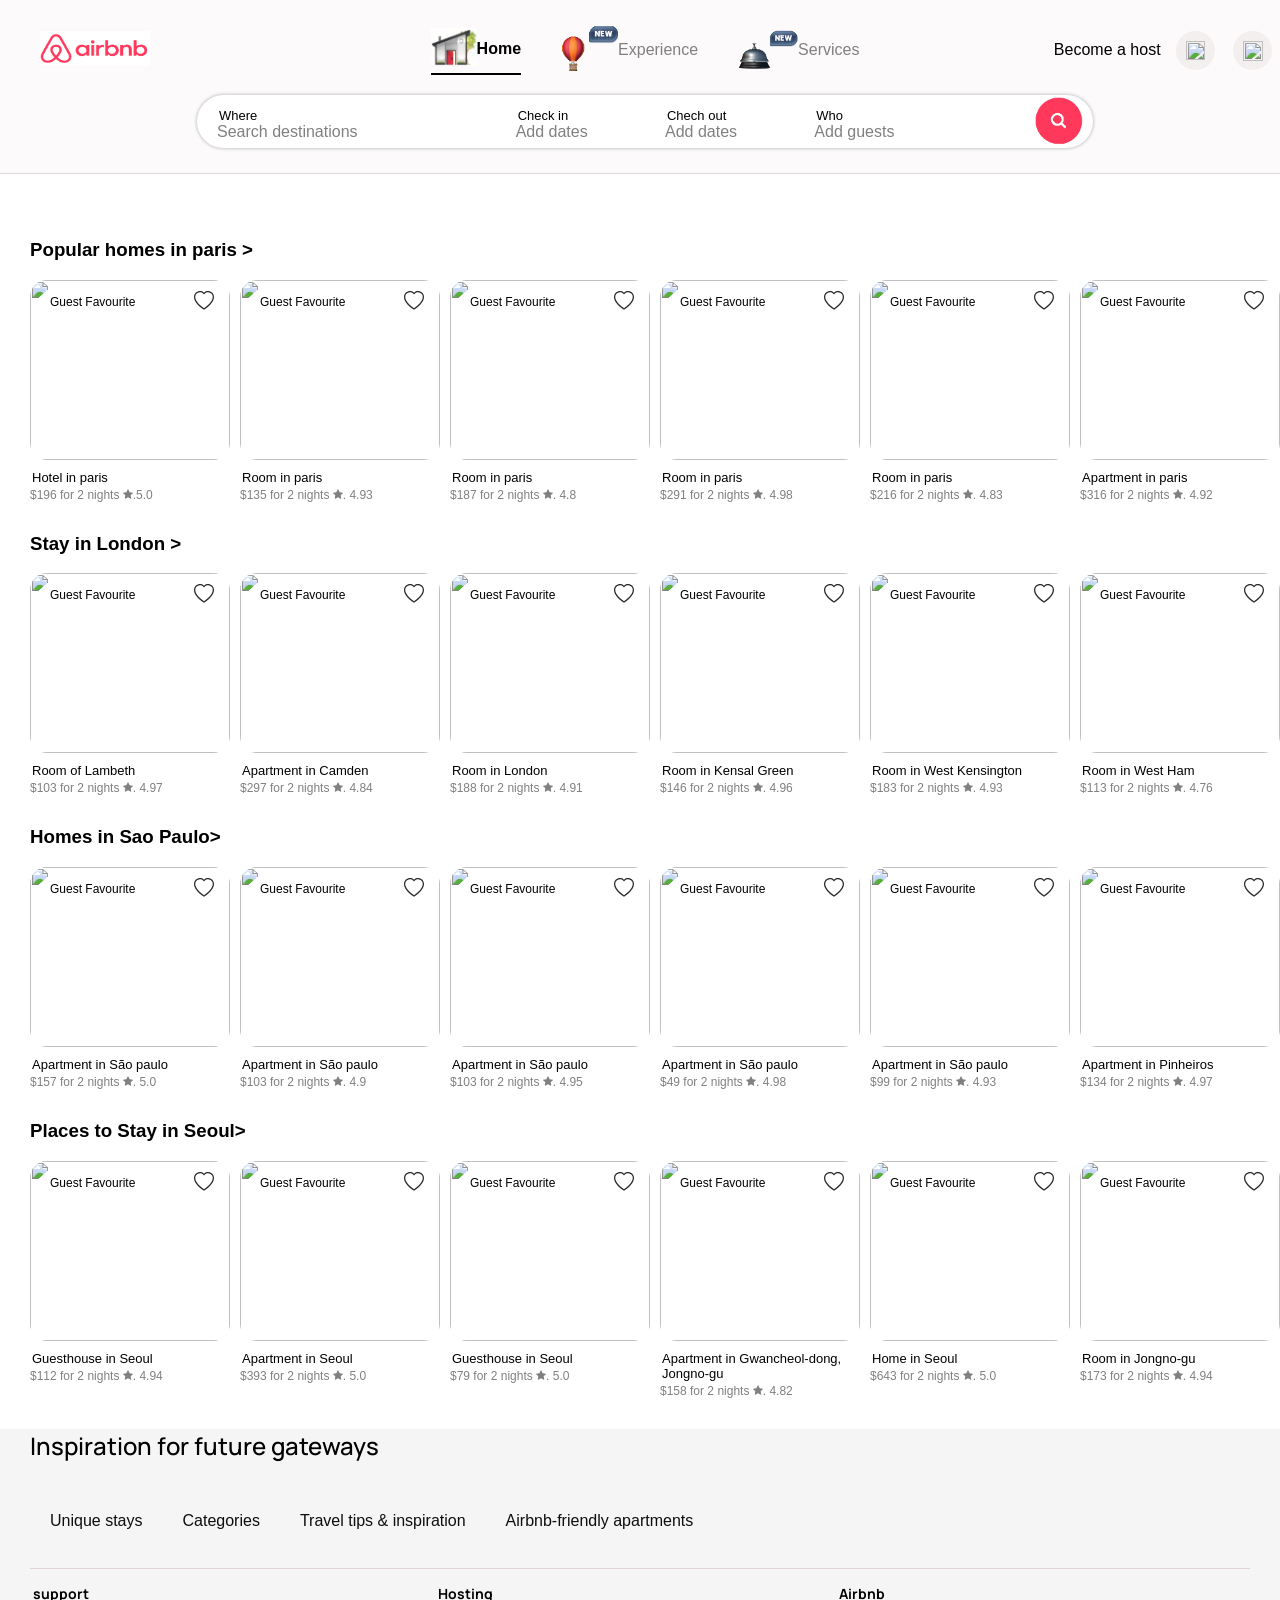
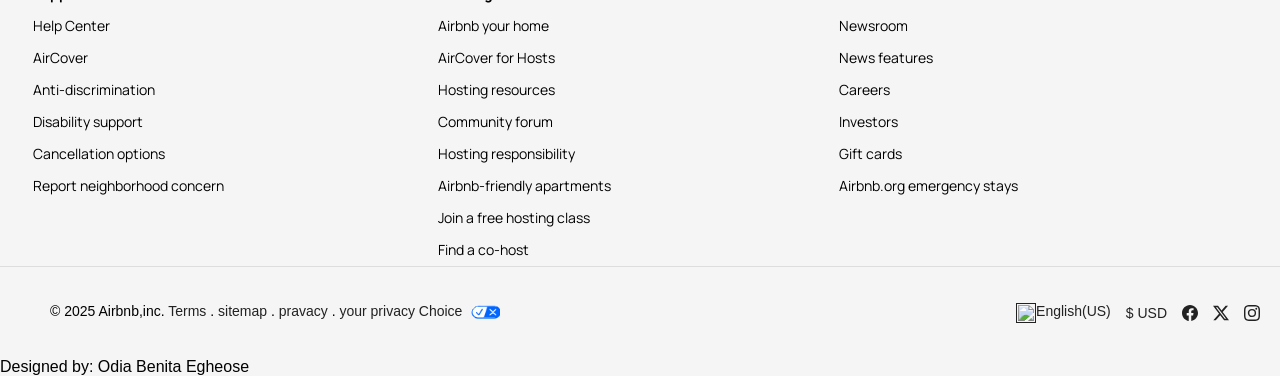
==== index.html @ eca39644 "my webpage" ====
<!DOCTYPE html>
<html lang="en">
<head>
    <meta charset="UTF-8">
    <meta name="viewport" content="width=device-width, initial-scale=1.0">
    <title>Document</title>
    <link rel="stylesheet" href="https://fonts.googleapis.com/css2?family=Manrope:wght@400;600;700&display=swap">
    <link rel="stylesheet" href="Airbnbwebsite.css">
</head>
<body>
    <section class="header" >
    <div class="center">
        <div class="middle"> 
            <div class="menu-con1">
        <div class="icon-con0">
         <img width="110px" height="35px" src="Screenshot_6.png"/>
        </div>
             </div>
    </div>

    <div class="middle">
        <div class="menu-conn">
            <div class="icon-con">
                <img width="46" height="38" src="Screenshot_3.png" alt="abandoned-house"/>
            </div>
            <div class="menu-text"> Home</div>
        </div>
        <div class="menu-con">
            <div class="icon-con">
                <img width="57" height="46" src="Screenshot_5.png" alt="hot-air-balloon"/>
            </div>
            <div class="menu-text2">Experience</div>
        </div>
        <div class="menu-con">
            <div class="icon-con"> <img width="60" height="45" src="Screenshot_4.png" alt="service-bell"/> </div>
            <div class="menu-text2">Services</div>
        </div>
     </div>   
    <div class="menu-con2">
        <div class="menu-text3">Become a host</div>
        <div class="icon-con2">
        <img src="https://img.icons8.com/?size=100&id=89777&format=png&color=000000"/>
         </div>
    <div class="icon-wraper">
      <div class="icon-con3">
        <img onclick="topclick()" width="20px" height="20px" src="https://img.icons8.com/?size=100&id=82749&format=png&color=000000"/>
      </div>
      <div class="poll" id="poll">
        <div class="hover1">
            <nav>
            <a href="helpcenter.html" class="inside"> <img width="20px" height="20px" src="https://img.icons8.com/?size=100&id=83244&format=png&color=000000"/> 
            <span>Help Center</span>
            </a>
            </nav>
        </div>
        <hr>
        <div class="hover1">
        <div><b>Become a Host</b> <br><span class="below"> It's easy to start hosting and gain exta income</span></div>
        <div><img width="48" height="48" src="https://img.icons8.com/color/48/abandoned-house.png" alt="abandoned-house"/> </div>
        </div>
        <hr>
        <h4>Refer a host</h4>
        <h4>Find a co-host</h4>
        <h4> Gift card</h4>
        <hr>
        <nav class="none">
        <a href="loginpage.html">Login or Signup</a>
        </nav>
    
        
      </div>
    </div>
    </div>
    </div>

    <div class="second-menu">
            <div class="s-menu-con s">
                <p class="together">Where</p>
                <span class="along">Search destinations</span>
            </div>
            <div class="s-menu-con s">
                <p class="together">Check in </p>
                <span class="along"> Add dates</span>
            </div>
            <div class="s-menu-con s">
                <p class="together">Chech out</p>
                <span class="along">Add dates</span>
            </div>
            <div class="s-menu-con with-s">
                <div >
                    <p class="together">Who</p>
                    <span class="along">Add guests</span>
                </div>
                <div class="search-icon-con">
                    <img width="50" height="50" src="Screenshot_7.png" alt="search--v1"/>
                </div>
            </div>
    </div>
    </section>

    <section>
        <div class="icon-con0">
         <img width="110px" height="35px" src="Screenshot_6.png"/>
        </div>
    </section>


   <section class="sec2">
    <h3>Popular homes in paris ></h3>
    <section class="first">
     <div> 
       <div class="image1">
            <img width="200px" height="180px" src="https://a0.muscache.com/im/pictures/hosting/Hosting-U3RheVN1cHBseUxpc3Rpbmc6MTQ2MTY2MjkzMDY4ODYyNjcxMQ==/original/f2bf3414-cf84-46c3-81ba-de67e3d2ec7c.jpeg?im_w=960">
            <span class="favour">Guest Favourite</span>
            <button class="heart"><svg xmlns="http://www.w3.org/2000/svg" width="20" height="20" fill="currentColor" class="bi bi-heart" viewBox="0 0 16 16">
            <path d="m8 2.748-.717-.737C5.6.281 2.514.878 1.4 3.053c-.523 1.023-.641 2.5.314 4.385.92 1.815 2.834 3.989 6.286 6.357 3.452-2.368 5.365-4.542 6.286-6.357.955-1.886.838-3.362.314-4.385C13.486.878 10.4.28 8.717 2.01zM8 15C-7.333 4.868 3.279-3.04 7.824 1.143q.09.083.176.171a3 3 0 0 1 .176-.17C12.72-3.042 23.333 4.867 8 15"/></svg></button>
        </div>
        <p class="paragraph">Hotel in paris</p>
        <span  class="small">$196 for 2 nights <svg xmlns="http://www.w3.org/2000/svg" width="10" height="10" fill="currentColor" class="bi bi-star-fill" viewBox="0 0 16 16">
        <path d="M3.612 15.443c-.386.198-.824-.149-.746-.592l.83-4.73L.173 6.765c-.329-.314-.158-.888.283-.95l4.898-.696L7.538.792c.197-.39.73-.39.927 0l2.184 4.327 4.898.696c.441.062.612.636.282.95l-3.522 3.356.83 4.73c.078.443-.36.79-.746.592L8 13.187l-4.389 2.256z"/>
        </svg>.5.0 
    </span>
    </div>

    <div>
        <div class="image1">
            <img width="200px" height="180px" src="https://a0.muscache.com/im/pictures/hosting/Hosting-U3RheVN1cHBseUxpc3Rpbmc6MTA5MzQ5ODM0Nzc3NDA2ODA5MQ%3D%3D/original/2e1421b4-4d31-4a0c-99c8-d38b8c16e321.jpeg?im_w=960">
            <span class="favour">Guest Favourite</span>
            <button class="heart"><svg xmlns="http://www.w3.org/2000/svg" width="20" height="20" fill="currentColor" class="bi bi-heart" viewBox="0 0 16 16">
            <path d="m8 2.748-.717-.737C5.6.281 2.514.878 1.4 3.053c-.523 1.023-.641 2.5.314 4.385.92 1.815 2.834 3.989 6.286 6.357 3.452-2.368 5.365-4.542 6.286-6.357.955-1.886.838-3.362.314-4.385C13.486.878 10.4.28 8.717 2.01zM8 15C-7.333 4.868 3.279-3.04 7.824 1.143q.09.083.176.171a3 3 0 0 1 .176-.17C12.72-3.042 23.333 4.867 8 15"/></svg></button>
        </div>
        <p class="paragraph">Room in paris</p>
        <span  class="small">$135 for 2 nights <svg xmlns="http://www.w3.org/2000/svg" width="10" height="10" fill="currentColor" class="bi bi-star-fill" viewBox="0 0 16 16">
        <path d="M3.612 15.443c-.386.198-.824-.149-.746-.592l.83-4.73L.173 6.765c-.329-.314-.158-.888.283-.95l4.898-.696L7.538.792c.197-.39.73-.39.927 0l2.184 4.327 4.898.696c.441.062.612.636.282.95l-3.522 3.356.83 4.73c.078.443-.36.79-.746.592L8 13.187l-4.389 2.256z"/>
        </svg>. 4.93 </span> 
    </div>
    
    <div>
        <div class="image1">
            <img width="200" height="180" src="https://a0.muscache.com/im/pictures/hosting/Hosting-U3RheVN1cHBseUxpc3Rpbmc6ODQ2OTU0/original/ff367e60-c7d8-45b5-a4de-d50dae274e8a.jpeg?im_w=960">
            <span class="favour">Guest Favourite</span>
            <button class="heart"><svg xmlns="http://www.w3.org/2000/svg" width="20" height="20" fill="currentColor" class="bi bi-heart" viewBox="0 0 16 16">
            <path d="m8 2.748-.717-.737C5.6.281 2.514.878 1.4 3.053c-.523 1.023-.641 2.5.314 4.385.92 1.815 2.834 3.989 6.286 6.357 3.452-2.368 5.365-4.542 6.286-6.357.955-1.886.838-3.362.314-4.385C13.486.878 10.4.28 8.717 2.01zM8 15C-7.333 4.868 3.279-3.04 7.824 1.143q.09.083.176.171a3 3 0 0 1 .176-.17C12.72-3.042 23.333 4.867 8 15"/></svg></button>
        </div>
        <p class="paragraph">Room in paris</p>
        <span  class="small">$187 for 2 nights <svg xmlns="http://www.w3.org/2000/svg" width="10" height="10" fill="currentColor" class="bi bi-star-fill" viewBox="0 0 16 16">
        <path d="M3.612 15.443c-.386.198-.824-.149-.746-.592l.83-4.73L.173 6.765c-.329-.314-.158-.888.283-.95l4.898-.696L7.538.792c.197-.39.73-.39.927 0l2.184 4.327 4.898.696c.441.062.612.636.282.95l-3.522 3.356.83 4.73c.078.443-.36.79-.746.592L8 13.187l-4.389 2.256z"/>
        </svg>. 4.8 </span>
    </div>

    <div>
        <div class="image1">
            <img width="200" height="180" src="https://a0.muscache.com/im/pictures/33089515/f075297a_original.jpg?im_w=960">
            <span class="favour">Guest Favourite</span>
            <button class="heart"><svg xmlns="http://www.w3.org/2000/svg" width="20" height="20" fill="currentColor" class="bi bi-heart" viewBox="0 0 16 16">
            <path d="m8 2.748-.717-.737C5.6.281 2.514.878 1.4 3.053c-.523 1.023-.641 2.5.314 4.385.92 1.815 2.834 3.989 6.286 6.357 3.452-2.368 5.365-4.542 6.286-6.357.955-1.886.838-3.362.314-4.385C13.486.878 10.4.28 8.717 2.01zM8 15C-7.333 4.868 3.279-3.04 7.824 1.143q.09.083.176.171a3 3 0 0 1 .176-.17C12.72-3.042 23.333 4.867 8 15"/></svg></button>
        </div>
        <p class="paragraph">Room in paris</p>
        <span  class="small">$291 for 2 nights <svg xmlns="http://www.w3.org/2000/svg" width="10" height="10" fill="currentColor" class="bi bi-star-fill" viewBox="0 0 16 16">
        <path d="M3.612 15.443c-.386.198-.824-.149-.746-.592l.83-4.73L.173 6.765c-.329-.314-.158-.888.283-.95l4.898-.696L7.538.792c.197-.39.73-.39.927 0l2.184 4.327 4.898.696c.441.062.612.636.282.95l-3.522 3.356.83 4.73c.078.443-.36.79-.746.592L8 13.187l-4.389 2.256z"/>
        </svg>. 4.98 </span> 
    </div> 
    
     <div>
        <div class="image1">
            <img width="200" height="180" src="https://a0.muscache.com/im/pictures/airflow/Hosting-4148564/original/aac3e63a-6d45-4a1e-8d41-2e8db98a6593.jpg?im_w=960">
            <span class="favour">Guest Favourite</span>
            <button class="heart"><svg xmlns="http://www.w3.org/2000/svg" width="20" height="20" fill="currentColor" class="bi bi-heart" viewBox="0 0 16 16">
            <path d="m8 2.748-.717-.737C5.6.281 2.514.878 1.4 3.053c-.523 1.023-.641 2.5.314 4.385.92 1.815 2.834 3.989 6.286 6.357 3.452-2.368 5.365-4.542 6.286-6.357.955-1.886.838-3.362.314-4.385C13.486.878 10.4.28 8.717 2.01zM8 15C-7.333 4.868 3.279-3.04 7.824 1.143q.09.083.176.171a3 3 0 0 1 .176-.17C12.72-3.042 23.333 4.867 8 15"/></svg></button>
        </div>
        <p class="paragraph">Room in paris</p>
        <span  class="small">$216 for 2 nights <svg xmlns="http://www.w3.org/2000/svg" width="10" height="10" fill="currentColor" class="bi bi-star-fill" viewBox="0 0 16 16">
        <path d="M3.612 15.443c-.386.198-.824-.149-.746-.592l.83-4.73L.173 6.765c-.329-.314-.158-.888.283-.95l4.898-.696L7.538.792c.197-.39.73-.39.927 0l2.184 4.327 4.898.696c.441.062.612.636.282.95l-3.522 3.356.83 4.73c.078.443-.36.79-.746.592L8 13.187l-4.389 2.256z"/>
        </svg>. 4.83 </span> 
    </div>  
    
    
     <div>
        <div class="image1">
            <img width="200" height="180" src="https://a0.muscache.com/im/pictures/miso/Hosting-914589489874529751/original/fecee9f0-ee81-4f9c-992e-f5f3e4671765.jpeg?im_w=960">
            <span class="favour">Guest Favourite</span>
            <button class="heart"><svg xmlns="http://www.w3.org/2000/svg" width="20" height="20" fill="currentColor" class="bi bi-heart" viewBox="0 0 16 16">
            <path d="m8 2.748-.717-.737C5.6.281 2.514.878 1.4 3.053c-.523 1.023-.641 2.5.314 4.385.92 1.815 2.834 3.989 6.286 6.357 3.452-2.368 5.365-4.542 6.286-6.357.955-1.886.838-3.362.314-4.385C13.486.878 10.4.28 8.717 2.01zM8 15C-7.333 4.868 3.279-3.04 7.824 1.143q.09.083.176.171a3 3 0 0 1 .176-.17C12.72-3.042 23.333 4.867 8 15"/></svg></button>
        </div>
        <p class="paragraph">Apartment in paris</p>
        <span  class="small">$316 for 2 nights <svg xmlns="http://www.w3.org/2000/svg" width="10" height="10" fill="currentColor" class="bi bi-star-fill" viewBox="0 0 16 16">
        <path d="M3.612 15.443c-.386.198-.824-.149-.746-.592l.83-4.73L.173 6.765c-.329-.314-.158-.888.283-.95l4.898-.696L7.538.792c.197-.39.73-.39.927 0l2.184 4.327 4.898.696c.441.062.612.636.282.95l-3.522 3.356.83 4.73c.078.443-.36.79-.746.592L8 13.187l-4.389 2.256z"/>
        </svg>. 4.92 </span> 
    </div>  

    <div>
        <div class="image1">
            <img width="200" height="180" src="https://a0.muscache.com/im/pictures/3b616ce2-1d25-46cb-8c42-39a12c652f46.jpg?im_w=960">
            <span class="favour">Guest Favourite</span>
            <button class="heart"><svg xmlns="http://www.w3.org/2000/svg" width="20" height="20" fill="currentColor" class="bi bi-heart" viewBox="0 0 16 16">
            <path d="m8 2.748-.717-.737C5.6.281 2.514.878 1.4 3.053c-.523 1.023-.641 2.5.314 4.385.92 1.815 2.834 3.989 6.286 6.357 3.452-2.368 5.365-4.542 6.286-6.357.955-1.886.838-3.362.314-4.385C13.486.878 10.4.28 8.717 2.01zM8 15C-7.333 4.868 3.279-3.04 7.824 1.143q.09.083.176.171a3 3 0 0 1 .176-.17C12.72-3.042 23.333 4.867 8 15"/></svg></button>
        </div>
        <p class="paragraph">Room in paris</p>
        <span  class="small">$250 for 2 nights <svg xmlns="http://www.w3.org/2000/svg" width="10" height="10" fill="currentColor" class="bi bi-star-fill" viewBox="0 0 16 16">
        <path d="M3.612 15.443c-.386.198-.824-.149-.746-.592l.83-4.73L.173 6.765c-.329-.314-.158-.888.283-.95l4.898-.696L7.538.792c.197-.39.73-.39.927 0l2.184 4.327 4.898.696c.441.062.612.636.282.95l-3.522 3.356.83 4.73c.078.443-.36.79-.746.592L8 13.187l-4.389 2.256z"/>
        </svg>. 4.9 </span> 
    </div>  

     <div>
        <div class="image1">
            <img width="200" height="180" src="https://a0.muscache.com/im/pictures/hosting/Hosting-1435533296525744260/original/24142032-3e81-4542-93ec-5f664346092d.jpeg?im_w=960">
            <span class="favour">Guest Favourite</span>
            <button class="heart"><svg xmlns="http://www.w3.org/2000/svg" width="20" height="20" fill="currentColor" class="bi bi-heart" viewBox="0 0 16 16">
            <path d="m8 2.748-.717-.737C5.6.281 2.514.878 1.4 3.053c-.523 1.023-.641 2.5.314 4.385.92 1.815 2.834 3.989 6.286 6.357 3.452-2.368 5.365-4.542 6.286-6.357.955-1.886.838-3.362.314-4.385C13.486.878 10.4.28 8.717 2.01zM8 15C-7.333 4.868 3.279-3.04 7.824 1.143q.09.083.176.171a3 3 0 0 1 .176-.17C12.72-3.042 23.333 4.867 8 15"/></svg></button>
        </div>
        <p class="paragraph">Hotel in paris</p>
        <span  class="small">$114 for 2 nights <svg xmlns="http://www.w3.org/2000/svg" width="10" height="10" fill="currentColor" class="bi bi-star-fill" viewBox="0 0 16 16">
        <path d="M3.612 15.443c-.386.198-.824-.149-.746-.592l.83-4.73L.173 6.765c-.329-.314-.158-.888.283-.95l4.898-.696L7.538.792c.197-.39.73-.39.927 0l2.184 4.327 4.898.696c.441.062.612.636.282.95l-3.522 3.356.83 4.73c.078.443-.36.79-.746.592L8 13.187l-4.389 2.256z"/>
        </svg>. 4.75 </span> 
    </div>
    
    <div>
        <div class="image1">
            <img width="200" height="180" src="https://a0.muscache.com/im/pictures/airflow/Hosting-5466896/original/1b1350e7-0bd2-491a-b196-8e22df01373e.jpg?im_w=960">
            <span class="favour">Guest Favourite</span>
            <button class="heart"><svg xmlns="http://www.w3.org/2000/svg" width="20" height="20" fill="currentColor" class="bi bi-heart" viewBox="0 0 16 16">
            <path d="m8 2.748-.717-.737C5.6.281 2.514.878 1.4 3.053c-.523 1.023-.641 2.5.314 4.385.92 1.815 2.834 3.989 6.286 6.357 3.452-2.368 5.365-4.542 6.286-6.357.955-1.886.838-3.362.314-4.385C13.486.878 10.4.28 8.717 2.01zM8 15C-7.333 4.868 3.279-3.04 7.824 1.143q.09.083.176.171a3 3 0 0 1 .176-.17C12.72-3.042 23.333 4.867 8 15"/></svg></button>
        </div>
        <p class="paragraph">Room in montrouge</p>
        <span class="small">$122 for 2 nights <svg xmlns="http://www.w3.org/2000/svg" width="10" height="10" fill="currentColor" class="bi bi-star-fill" viewBox="0 0 16 16">
        <path d="M3.612 15.443c-.386.198-.824-.149-.746-.592l.83-4.73L.173 6.765c-.329-.314-.158-.888.283-.95l4.898-.696L7.538.792c.197-.39.73-.39.927 0l2.184 4.327 4.898.696c.441.062.612.636.282.95l-3.522 3.356.83 4.73c.078.443-.36.79-.746.592L8 13.187l-4.389 2.256z"/>
        </svg>. 4.93 </span> 
    </div>   
    </section>


    <h3>Stay in London ></h3>
    <section class="first">
    <div>
        <div class="image1">
            <img width="200" height="180" src="https://a0.muscache.com/im/pictures/2e8366cd-3cbb-435d-a5ad-41cb1a71cf45.jpg?im_w=960">
            <span class="favour">Guest Favourite</span>
            <button class="heart"><svg xmlns="http://www.w3.org/2000/svg" width="20" height="20" fill="currentColor" class="bi bi-heart" viewBox="0 0 16 16">
            <path d="m8 2.748-.717-.737C5.6.281 2.514.878 1.4 3.053c-.523 1.023-.641 2.5.314 4.385.92 1.815 2.834 3.989 6.286 6.357 3.452-2.368 5.365-4.542 6.286-6.357.955-1.886.838-3.362.314-4.385C13.486.878 10.4.28 8.717 2.01zM8 15C-7.333 4.868 3.279-3.04 7.824 1.143q.09.083.176.171a3 3 0 0 1 .176-.17C12.72-3.042 23.333 4.867 8 15"/></svg></button>
        </div>
        <p class="paragraph">Room of Lambeth</p>
        <span class="small">$103 for 2 nights <svg xmlns="http://www.w3.org/2000/svg" width="10" height="10" fill="currentColor" class="bi bi-star-fill" viewBox="0 0 16 16">
        <path d="M3.612 15.443c-.386.198-.824-.149-.746-.592l.83-4.73L.173 6.765c-.329-.314-.158-.888.283-.95l4.898-.696L7.538.792c.197-.39.73-.39.927 0l2.184 4.327 4.898.696c.441.062.612.636.282.95l-3.522 3.356.83 4.73c.078.443-.36.79-.746.592L8 13.187l-4.389 2.256z"/>
        </svg>. 4.97 </span> 
    </div>   

    <div>
        <div class="image1">
            <img width="200" height="180" src="https://a0.muscache.com/im/pictures/miso/Hosting-999105912979225122/original/2da7d9c1-451b-4318-8c6e-7fc3aff305d2.jpeg?im_w=960">
            <span class="favour">Guest Favourite</span>
            <button class="heart"><svg xmlns="http://www.w3.org/2000/svg" width="20" height="20" fill="currentColor" class="bi bi-heart" viewBox="0 0 16 16">
            <path d="m8 2.748-.717-.737C5.6.281 2.514.878 1.4 3.053c-.523 1.023-.641 2.5.314 4.385.92 1.815 2.834 3.989 6.286 6.357 3.452-2.368 5.365-4.542 6.286-6.357.955-1.886.838-3.362.314-4.385C13.486.878 10.4.28 8.717 2.01zM8 15C-7.333 4.868 3.279-3.04 7.824 1.143q.09.083.176.171a3 3 0 0 1 .176-.17C12.72-3.042 23.333 4.867 8 15"/></svg></button>
        </div>
        <p class="paragraph">Apartment in Camden</p>
        <span class="small">$297 for 2 nights <svg xmlns="http://www.w3.org/2000/svg" width="10" height="10" fill="currentColor" class="bi bi-star-fill" viewBox="0 0 16 16">
        <path d="M3.612 15.443c-.386.198-.824-.149-.746-.592l.83-4.73L.173 6.765c-.329-.314-.158-.888.283-.95l4.898-.696L7.538.792c.197-.39.73-.39.927 0l2.184 4.327 4.898.696c.441.062.612.636.282.95l-3.522 3.356.83 4.73c.078.443-.36.79-.746.592L8 13.187l-4.389 2.256z"/>
        </svg>. 4.84 </span> 
    </div>   

     <div>
        <div class="image1">
            <img width="200" height="180" src="https://a0.muscache.com/im/pictures/48aeb0a5-b786-4522-91b5-03ef83201579.jpg?im_w=960">
            <span class="favour">Guest Favourite</span>
            <button class="heart"><svg xmlns="http://www.w3.org/2000/svg" width="20" height="20" fill="currentColor" class="bi bi-heart" viewBox="0 0 16 16">
            <path d="m8 2.748-.717-.737C5.6.281 2.514.878 1.4 3.053c-.523 1.023-.641 2.5.314 4.385.92 1.815 2.834 3.989 6.286 6.357 3.452-2.368 5.365-4.542 6.286-6.357.955-1.886.838-3.362.314-4.385C13.486.878 10.4.28 8.717 2.01zM8 15C-7.333 4.868 3.279-3.04 7.824 1.143q.09.083.176.171a3 3 0 0 1 .176-.17C12.72-3.042 23.333 4.867 8 15"/></svg></button>
        </div>
        <p class="paragraph">Room in London</p>
        <span class="small">$188 for 2 nights <svg xmlns="http://www.w3.org/2000/svg" width="10" height="10" fill="currentColor" class="bi bi-star-fill" viewBox="0 0 16 16">
        <path d="M3.612 15.443c-.386.198-.824-.149-.746-.592l.83-4.73L.173 6.765c-.329-.314-.158-.888.283-.95l4.898-.696L7.538.792c.197-.39.73-.39.927 0l2.184 4.327 4.898.696c.441.062.612.636.282.95l-3.522 3.356.83 4.73c.078.443-.36.79-.746.592L8 13.187l-4.389 2.256z"/>
        </svg>. 4.91 </span> 
    </div>   

    <div>
        <div class="image1">
            <img width="200" height="180" src="https://a0.muscache.com/im/pictures/hosting/Hosting-U3RheVN1cHBseUxpc3Rpbmc6MTM0MDU0MzU0MTI0MDc4Mjc0Nw==/original/325db7c8-314a-4c2d-bae4-d9ac39574314.jpeg?im_w=960">
            <span class="favour">Guest Favourite</span>
            <button class="heart"><svg xmlns="http://www.w3.org/2000/svg" width="20" height="20" fill="currentColor" class="bi bi-heart" viewBox="0 0 16 16">
            <path d="m8 2.748-.717-.737C5.6.281 2.514.878 1.4 3.053c-.523 1.023-.641 2.5.314 4.385.92 1.815 2.834 3.989 6.286 6.357 3.452-2.368 5.365-4.542 6.286-6.357.955-1.886.838-3.362.314-4.385C13.486.878 10.4.28 8.717 2.01zM8 15C-7.333 4.868 3.279-3.04 7.824 1.143q.09.083.176.171a3 3 0 0 1 .176-.17C12.72-3.042 23.333 4.867 8 15"/></svg></button>
        </div>
        <p class="paragraph">Room in Kensal Green</p>
        <span class="small">$146 for 2 nights <svg xmlns="http://www.w3.org/2000/svg" width="10" height="10" fill="currentColor" class="bi bi-star-fill" viewBox="0 0 16 16">
        <path d="M3.612 15.443c-.386.198-.824-.149-.746-.592l.83-4.73L.173 6.765c-.329-.314-.158-.888.283-.95l4.898-.696L7.538.792c.197-.39.73-.39.927 0l2.184 4.327 4.898.696c.441.062.612.636.282.95l-3.522 3.356.83 4.73c.078.443-.36.79-.746.592L8 13.187l-4.389 2.256z"/>
        </svg>. 4.96 </span> 
    </div>   

    <div>
        <div class="image1">
            <img width="200" height="180" src="https://a0.muscache.com/im/pictures/ac6ebb12-14bb-4b0f-8e29-7ae997face53.jpg?im_w=960">
            <span class="favour">Guest Favourite</span>
            <button class="heart"><svg xmlns="http://www.w3.org/2000/svg" width="20" height="20" fill="currentColor" class="bi bi-heart" viewBox="0 0 16 16">
            <path d="m8 2.748-.717-.737C5.6.281 2.514.878 1.4 3.053c-.523 1.023-.641 2.5.314 4.385.92 1.815 2.834 3.989 6.286 6.357 3.452-2.368 5.365-4.542 6.286-6.357.955-1.886.838-3.362.314-4.385C13.486.878 10.4.28 8.717 2.01zM8 15C-7.333 4.868 3.279-3.04 7.824 1.143q.09.083.176.171a3 3 0 0 1 .176-.17C12.72-3.042 23.333 4.867 8 15"/></svg></button>
        </div>
        <p class="paragraph">Room in West Kensington</p>
        <span class="small">$183 for 2 nights <svg xmlns="http://www.w3.org/2000/svg" width="10" height="10" fill="currentColor" class="bi bi-star-fill" viewBox="0 0 16 16">
        <path d="M3.612 15.443c-.386.198-.824-.149-.746-.592l.83-4.73L.173 6.765c-.329-.314-.158-.888.283-.95l4.898-.696L7.538.792c.197-.39.73-.39.927 0l2.184 4.327 4.898.696c.441.062.612.636.282.95l-3.522 3.356.83 4.73c.078.443-.36.79-.746.592L8 13.187l-4.389 2.256z"/>
        </svg>. 4.93 </span> 
    </div>   

    <div>
        <div class="image1">
            <img width="200" height="180" src="https://a0.muscache.com/im/pictures/airflow/Hosting-36721378/original/9870927f-df40-4117-a18a-70f0c1cacc02.jpg?im_w=960">
            <span class="favour">Guest Favourite</span>
            <button class="heart"><svg xmlns="http://www.w3.org/2000/svg" width="20" height="20" fill="currentColor" class="bi bi-heart" viewBox="0 0 16 16">
            <path d="m8 2.748-.717-.737C5.6.281 2.514.878 1.4 3.053c-.523 1.023-.641 2.5.314 4.385.92 1.815 2.834 3.989 6.286 6.357 3.452-2.368 5.365-4.542 6.286-6.357.955-1.886.838-3.362.314-4.385C13.486.878 10.4.28 8.717 2.01zM8 15C-7.333 4.868 3.279-3.04 7.824 1.143q.09.083.176.171a3 3 0 0 1 .176-.17C12.72-3.042 23.333 4.867 8 15"/></svg></button>
        </div>
        <p class="paragraph">Room in West Ham</p>
        <span class="small">$113 for 2 nights <svg xmlns="http://www.w3.org/2000/svg" width="10" height="10" fill="currentColor" class="bi bi-star-fill" viewBox="0 0 16 16">
        <path d="M3.612 15.443c-.386.198-.824-.149-.746-.592l.83-4.73L.173 6.765c-.329-.314-.158-.888.283-.95l4.898-.696L7.538.792c.197-.39.73-.39.927 0l2.184 4.327 4.898.696c.441.062.612.636.282.95l-3.522 3.356.83 4.73c.078.443-.36.79-.746.592L8 13.187l-4.389 2.256z"/>
        </svg>. 4.76 </span> 
    </div>   

     <div>
        <div class="image1">
            <img width="200" height="180" src="https://a0.muscache.com/im/pictures/2a466bb0-5738-47d1-b42b-345da9dadd3a.jpg?im_w=960">
            <span class="favour">Guest Favourite</span>
            <button class="heart"><svg xmlns="http://www.w3.org/2000/svg" width="20" height="20" fill="currentColor" class="bi bi-heart" viewBox="0 0 16 16">
            <path d="m8 2.748-.717-.737C5.6.281 2.514.878 1.4 3.053c-.523 1.023-.641 2.5.314 4.385.92 1.815 2.834 3.989 6.286 6.357 3.452-2.368 5.365-4.542 6.286-6.357.955-1.886.838-3.362.314-4.385C13.486.878 10.4.28 8.717 2.01zM8 15C-7.333 4.868 3.279-3.04 7.824 1.143q.09.083.176.171a3 3 0 0 1 .176-.17C12.72-3.042 23.333 4.867 8 15"/></svg></button>
        </div>
        <p class="paragraph">Room in Southwark</p>
        <span class="small">$172 for 2 nights <svg xmlns="http://www.w3.org/2000/svg" width="10" height="10" fill="currentColor" class="bi bi-star-fill" viewBox="0 0 16 16">
        <path d="M3.612 15.443c-.386.198-.824-.149-.746-.592l.83-4.73L.173 6.765c-.329-.314-.158-.888.283-.95l4.898-.696L7.538.792c.197-.39.73-.39.927 0l2.184 4.327 4.898.696c.441.062.612.636.282.95l-3.522 3.356.83 4.73c.078.443-.36.79-.746.592L8 13.187l-4.389 2.256z"/>
        </svg>. 4.94 </span> 
    </div>   

    <div>
        <div class="image1">
            <img width="200" height="180" src="https://a0.muscache.com/im/pictures/miso/Hosting-17845378/original/8a22eaa4-1032-4d9f-aeaa-6b8e90b1b2ef.jpeg?im_w=960">
            <span class="favour">Guest Favourite</span>
            <button class="heart"><svg xmlns="http://www.w3.org/2000/svg" width="20" height="20" fill="currentColor" class="bi bi-heart" viewBox="0 0 16 16">
            <path d="m8 2.748-.717-.737C5.6.281 2.514.878 1.4 3.053c-.523 1.023-.641 2.5.314 4.385.92 1.815 2.834 3.989 6.286 6.357 3.452-2.368 5.365-4.542 6.286-6.357.955-1.886.838-3.362.314-4.385C13.486.878 10.4.28 8.717 2.01zM8 15C-7.333 4.868 3.279-3.04 7.824 1.143q.09.083.176.171a3 3 0 0 1 .176-.17C12.72-3.042 23.333 4.867 8 15"/></svg></button>
        </div>
        <p class="paragraph">Room in Mill Hill</p>
        <span class="small">$94 for 2 nights <svg xmlns="http://www.w3.org/2000/svg" width="10" height="10" fill="currentColor" class="bi bi-star-fill" viewBox="0 0 16 16">
        <path d="M3.612 15.443c-.386.198-.824-.149-.746-.592l.83-4.73L.173 6.765c-.329-.314-.158-.888.283-.95l4.898-.696L7.538.792c.197-.39.73-.39.927 0l2.184 4.327 4.898.696c.441.062.612.636.282.95l-3.522 3.356.83 4.73c.078.443-.36.79-.746.592L8 13.187l-4.389 2.256z"/>
        </svg>. 4.86 </span> 
    </div>   
    </section>

    <h3>Homes in Sao Paulo> </h3>
    <section class="first">
    <div>
        <div class="image1">
            <img width="200" height="180" src="https://a0.muscache.com/im/pictures/miso/Hosting-1455384737916875777/original/93a71ff5-50b2-43b5-804c-ab4f227df045.jpeg?im_w=960">
            <span class="favour">Guest Favourite</span>
            <button class="heart"><svg xmlns="http://www.w3.org/2000/svg" width="20" height="20" fill="currentColor" class="bi bi-heart" viewBox="0 0 16 16">
            <path d="m8 2.748-.717-.737C5.6.281 2.514.878 1.4 3.053c-.523 1.023-.641 2.5.314 4.385.92 1.815 2.834 3.989 6.286 6.357 3.452-2.368 5.365-4.542 6.286-6.357.955-1.886.838-3.362.314-4.385C13.486.878 10.4.28 8.717 2.01zM8 15C-7.333 4.868 3.279-3.04 7.824 1.143q.09.083.176.171a3 3 0 0 1 .176-.17C12.72-3.042 23.333 4.867 8 15"/></svg></button>
        </div>
        <p class="paragraph">Apartment in São paulo</p>
        <span class="small">$157 for 2 nights <svg xmlns="http://www.w3.org/2000/svg" width="10" height="10" fill="currentColor" class="bi bi-star-fill" viewBox="0 0 16 16">
        <path d="M3.612 15.443c-.386.198-.824-.149-.746-.592l.83-4.73L.173 6.765c-.329-.314-.158-.888.283-.95l4.898-.696L7.538.792c.197-.39.73-.39.927 0l2.184 4.327 4.898.696c.441.062.612.636.282.95l-3.522 3.356.83 4.73c.078.443-.36.79-.746.592L8 13.187l-4.389 2.256z"/>
        </svg>. 5.0 </span> 
    </div>   

    <div>
        <div class="image1">
            <img width="200" height="180" src="https://a0.muscache.com/im/pictures/hosting/Hosting-1334938035473115126/original/80a35fa6-17b0-4b73-82e5-ef5284851a05.jpeg?im_w=960">
            <span class="favour">Guest Favourite</span>
            <button class="heart"><svg xmlns="http://www.w3.org/2000/svg" width="20" height="20" fill="currentColor" class="bi bi-heart" viewBox="0 0 16 16">
            <path d="m8 2.748-.717-.737C5.6.281 2.514.878 1.4 3.053c-.523 1.023-.641 2.5.314 4.385.92 1.815 2.834 3.989 6.286 6.357 3.452-2.368 5.365-4.542 6.286-6.357.955-1.886.838-3.362.314-4.385C13.486.878 10.4.28 8.717 2.01zM8 15C-7.333 4.868 3.279-3.04 7.824 1.143q.09.083.176.171a3 3 0 0 1 .176-.17C12.72-3.042 23.333 4.867 8 15"/></svg></button>
        </div>
        <p class="paragraph">Apartment in São paulo</p>
        <span class="small">$103 for 2 nights <svg xmlns="http://www.w3.org/2000/svg" width="10" height="10" fill="currentColor" class="bi bi-star-fill" viewBox="0 0 16 16">
        <path d="M3.612 15.443c-.386.198-.824-.149-.746-.592l.83-4.73L.173 6.765c-.329-.314-.158-.888.283-.95l4.898-.696L7.538.792c.197-.39.73-.39.927 0l2.184 4.327 4.898.696c.441.062.612.636.282.95l-3.522 3.356.83 4.73c.078.443-.36.79-.746.592L8 13.187l-4.389 2.256z"/>
        </svg>. 4.9 </span> 
    </div> 
    
     <div>
        <div class="image1">
            <img width="200" height="180" src="https://a0.muscache.com/im/pictures/hosting/Hosting-1264526497372465722/original/08ff5bf2-b15b-41ce-b27e-8a207609ba1e.jpeg?im_w=960">
            <span class="favour">Guest Favourite</span>
            <button class="heart"><svg xmlns="http://www.w3.org/2000/svg" width="20" height="20" fill="currentColor" class="bi bi-heart" viewBox="0 0 16 16">
            <path d="m8 2.748-.717-.737C5.6.281 2.514.878 1.4 3.053c-.523 1.023-.641 2.5.314 4.385.92 1.815 2.834 3.989 6.286 6.357 3.452-2.368 5.365-4.542 6.286-6.357.955-1.886.838-3.362.314-4.385C13.486.878 10.4.28 8.717 2.01zM8 15C-7.333 4.868 3.279-3.04 7.824 1.143q.09.083.176.171a3 3 0 0 1 .176-.17C12.72-3.042 23.333 4.867 8 15"/></svg></button>
        </div>
        <p class="paragraph">Apartment in São paulo</p>
        <span class="small">$103 for 2 nights <svg xmlns="http://www.w3.org/2000/svg" width="10" height="10" fill="currentColor" class="bi bi-star-fill" viewBox="0 0 16 16">
        <path d="M3.612 15.443c-.386.198-.824-.149-.746-.592l.83-4.73L.173 6.765c-.329-.314-.158-.888.283-.95l4.898-.696L7.538.792c.197-.39.73-.39.927 0l2.184 4.327 4.898.696c.441.062.612.636.282.95l-3.522 3.356.83 4.73c.078.443-.36.79-.746.592L8 13.187l-4.389 2.256z"/>
        </svg>. 4.95 </span> 
    </div> 

    <div>
         <div class="image1">
            <img width="200" height="180" src="https://a0.muscache.com/im/pictures/hosting/Hosting-U3RheVN1cHBseUxpc3Rpbmc6MTE2OTEyMzg0OTE5MTk1OTk4Mg%3D%3D/original/acc015e6-c34f-4de4-8008-54d72dbe5b6f.jpeg?im_w=960">
            <span class="favour">Guest Favourite</span>
            <button class="heart"><svg xmlns="http://www.w3.org/2000/svg" width="20" height="20" fill="currentColor" class="bi bi-heart" viewBox="0 0 16 16">
            <path d="m8 2.748-.717-.737C5.6.281 2.514.878 1.4 3.053c-.523 1.023-.641 2.5.314 4.385.92 1.815 2.834 3.989 6.286 6.357 3.452-2.368 5.365-4.542 6.286-6.357.955-1.886.838-3.362.314-4.385C13.486.878 10.4.28 8.717 2.01zM8 15C-7.333 4.868 3.279-3.04 7.824 1.143q.09.083.176.171a3 3 0 0 1 .176-.17C12.72-3.042 23.333 4.867 8 15"/></svg></button>
        </div>
        <p class="paragraph">Apartment in São paulo</p>
        <span class="small">$49 for 2 nights <svg xmlns="http://www.w3.org/2000/svg" width="10" height="10" fill="currentColor" class="bi bi-star-fill" viewBox="0 0 16 16">
        <path d="M3.612 15.443c-.386.198-.824-.149-.746-.592l.83-4.73L.173 6.765c-.329-.314-.158-.888.283-.95l4.898-.696L7.538.792c.197-.39.73-.39.927 0l2.184 4.327 4.898.696c.441.062.612.636.282.95l-3.522 3.356.83 4.73c.078.443-.36.79-.746.592L8 13.187l-4.389 2.256z"/>
        </svg>. 4.98 </span> 
    </div> 

    <div>
        <div class="image1">
            <img width="200" height="180" src="https://a0.muscache.com/im/pictures/miso/Hosting-883446923931658491/original/d481393c-8851-4c92-9cc9-64e6f4a66b93.jpeg?im_w=960">
            <span class="favour">Guest Favourite</span>
            <button class="heart"><svg xmlns="http://www.w3.org/2000/svg" width="20" height="20" fill="currentColor" class="bi bi-heart" viewBox="0 0 16 16">
            <path d="m8 2.748-.717-.737C5.6.281 2.514.878 1.4 3.053c-.523 1.023-.641 2.5.314 4.385.92 1.815 2.834 3.989 6.286 6.357 3.452-2.368 5.365-4.542 6.286-6.357.955-1.886.838-3.362.314-4.385C13.486.878 10.4.28 8.717 2.01zM8 15C-7.333 4.868 3.279-3.04 7.824 1.143q.09.083.176.171a3 3 0 0 1 .176-.17C12.72-3.042 23.333 4.867 8 15"/></svg></button>
        </div>
        <p class="paragraph">Apartment in São paulo</p>
        <span class="small">$99 for 2 nights <svg xmlns="http://www.w3.org/2000/svg" width="10" height="10" fill="currentColor" class="bi bi-star-fill" viewBox="0 0 16 16">
        <path d="M3.612 15.443c-.386.198-.824-.149-.746-.592l.83-4.73L.173 6.765c-.329-.314-.158-.888.283-.95l4.898-.696L7.538.792c.197-.39.73-.39.927 0l2.184 4.327 4.898.696c.441.062.612.636.282.95l-3.522 3.356.83 4.73c.078.443-.36.79-.746.592L8 13.187l-4.389 2.256z"/>
        </svg>. 4.93 </span> 
    </div> 

    <div>
        <div class="image1">
            <img width="200" height="180" src="https://a0.muscache.com/im/pictures/hosting/Hosting-1237106076558718873/original/771d56fd-3623-4586-a3b1-ebc0287f3e31.jpeg?im_w=960">
            <span class="favour">Guest Favourite</span>
            <button class="heart"><svg xmlns="http://www.w3.org/2000/svg" width="20" height="20" fill="currentColor" class="bi bi-heart" viewBox="0 0 16 16">
            <path d="m8 2.748-.717-.737C5.6.281 2.514.878 1.4 3.053c-.523 1.023-.641 2.5.314 4.385.92 1.815 2.834 3.989 6.286 6.357 3.452-2.368 5.365-4.542 6.286-6.357.955-1.886.838-3.362.314-4.385C13.486.878 10.4.28 8.717 2.01zM8 15C-7.333 4.868 3.279-3.04 7.824 1.143q.09.083.176.171a3 3 0 0 1 .176-.17C12.72-3.042 23.333 4.867 8 15"/></svg></button>
            </div>
        <p class="paragraph">Apartment in Pinheiros</p>
        <span class="small">$134 for 2 nights <svg xmlns="http://www.w3.org/2000/svg" width="10" height="10" fill="currentColor" class="bi bi-star-fill" viewBox="0 0 16 16">
        <path d="M3.612 15.443c-.386.198-.824-.149-.746-.592l.83-4.73L.173 6.765c-.329-.314-.158-.888.283-.95l4.898-.696L7.538.792c.197-.39.73-.39.927 0l2.184 4.327 4.898.696c.441.062.612.636.282.95l-3.522 3.356.83 4.73c.078.443-.36.79-.746.592L8 13.187l-4.389 2.256z"/>
        </svg>. 4.97 </span> 
    </div> 

    <div>
        <div class="image1">
            <img width="200" height="180" src="https://a0.muscache.com/im/pictures/6785e440-2aea-4eb6-9625-a94b1de52a48.jpg?im_w=960">
            <span class="favour">Guest Favourite</span>
            <button class="heart"><svg xmlns="http://www.w3.org/2000/svg" width="20" height="20" fill="currentColor" class="bi bi-heart" viewBox="0 0 16 16">
            <path d="m8 2.748-.717-.737C5.6.281 2.514.878 1.4 3.053c-.523 1.023-.641 2.5.314 4.385.92 1.815 2.834 3.989 6.286 6.357 3.452-2.368 5.365-4.542 6.286-6.357.955-1.886.838-3.362.314-4.385C13.486.878 10.4.28 8.717 2.01zM8 15C-7.333 4.868 3.279-3.04 7.824 1.143q.09.083.176.171a3 3 0 0 1 .176-.17C12.72-3.042 23.333 4.867 8 15"/></svg></button>
        </div>
        <p class="paragraph">Apartment in São paulo</p>
        <span class="small">$82 for 2 nights <svg xmlns="http://www.w3.org/2000/svg" width="10" height="10" fill="currentColor" class="bi bi-star-fill" viewBox="0 0 16 16">
        <path d="M3.612 15.443c-.386.198-.824-.149-.746-.592l.83-4.73L.173 6.765c-.329-.314-.158-.888.283-.95l4.898-.696L7.538.792c.197-.39.73-.39.927 0l2.184 4.327 4.898.696c.441.062.612.636.282.95l-3.522 3.356.83 4.73c.078.443-.36.79-.746.592L8 13.187l-4.389 2.256z"/>
        </svg>. 4.77 </span> 
    </div> 

    <div>
        <div class="image1">
            <img width="200" height="180" src="https://a0.muscache.com/im/pictures/hosting/Hosting-1379907728056173995/original/24c1d126-ddb3-4c34-83dd-522d485dc7e7.jpeg?im_w=960">
            <span class="favour">Guest Favourite</span>
            <button class="heart"><svg xmlns="http://www.w3.org/2000/svg" width="20" height="20" fill="currentColor" class="bi bi-heart" viewBox="0 0 16 16">
            <path d="m8 2.748-.717-.737C5.6.281 2.514.878 1.4 3.053c-.523 1.023-.641 2.5.314 4.385.92 1.815 2.834 3.989 6.286 6.357 3.452-2.368 5.365-4.542 6.286-6.357.955-1.886.838-3.362.314-4.385C13.486.878 10.4.28 8.717 2.01zM8 15C-7.333 4.868 3.279-3.04 7.824 1.143q.09.083.176.171a3 3 0 0 1 .176-.17C12.72-3.042 23.333 4.867 8 15"/></svg></button>
        </div>
        <p class="paragraph">Apartment in São paulo</p>
        <span class="small">$105 for 2 nights <svg xmlns="http://www.w3.org/2000/svg" width="10" height="10" fill="currentColor" class="bi bi-star-fill" viewBox="0 0 16 16">
        <path d="M3.612 15.443c-.386.198-.824-.149-.746-.592l.83-4.73L.173 6.765c-.329-.314-.158-.888.283-.95l4.898-.696L7.538.792c.197-.39.73-.39.927 0l2.184 4.327 4.898.696c.441.062.612.636.282.95l-3.522 3.356.83 4.73c.078.443-.36.79-.746.592L8 13.187l-4.389 2.256z"/>
        </svg>. 4.94 </span> 
    </div> 
    </section>

    <h3>Places to Stay in Seoul> </h3>
    <section class="first">
     <div>
        <div class="image1">
            <img width="200" height="180" src="https://a0.muscache.com/im/pictures/hosting/Hosting-1379907728056173995/original/24c1d126-ddb3-4c34-83dd-522d485dc7e7.jpeg?im_w=960">
            <span class="favour">Guest Favourite</span>
            <button class="heart"><svg xmlns="http://www.w3.org/2000/svg" width="20" height="20" fill="currentColor" class="bi bi-heart" viewBox="0 0 16 16">
            <path d="m8 2.748-.717-.737C5.6.281 2.514.878 1.4 3.053c-.523 1.023-.641 2.5.314 4.385.92 1.815 2.834 3.989 6.286 6.357 3.452-2.368 5.365-4.542 6.286-6.357.955-1.886.838-3.362.314-4.385C13.486.878 10.4.28 8.717 2.01zM8 15C-7.333 4.868 3.279-3.04 7.824 1.143q.09.083.176.171a3 3 0 0 1 .176-.17C12.72-3.042 23.333 4.867 8 15"/></svg></button>
        </div>
        <p class="paragraph">Guesthouse in Seoul</p>
        <span class="small">$112 for 2 nights <svg xmlns="http://www.w3.org/2000/svg" width="10" height="10" fill="currentColor" class="bi bi-star-fill" viewBox="0 0 16 16">
        <path d="M3.612 15.443c-.386.198-.824-.149-.746-.592l.83-4.73L.173 6.765c-.329-.314-.158-.888.283-.95l4.898-.696L7.538.792c.197-.39.73-.39.927 0l2.184 4.327 4.898.696c.441.062.612.636.282.95l-3.522 3.356.83 4.73c.078.443-.36.79-.746.592L8 13.187l-4.389 2.256z"/>
        </svg>. 4.94 </span> 
    </div> 
    
    <div>
        <div class="image1">
            <img width="200" height="180" src="https://a0.muscache.com/im/pictures/hosting/Hosting-1248373291728424591/original/6a3a2f5c-9002-4e9b-8305-d43c9db44269.jpeg?im_w=960">
            <span class="favour">Guest Favourite</span>
            <button class="heart"><svg xmlns="http://www.w3.org/2000/svg" width="20" height="20" fill="currentColor" class="bi bi-heart" viewBox="0 0 16 16">
            <path d="m8 2.748-.717-.737C5.6.281 2.514.878 1.4 3.053c-.523 1.023-.641 2.5.314 4.385.92 1.815 2.834 3.989 6.286 6.357 3.452-2.368 5.365-4.542 6.286-6.357.955-1.886.838-3.362.314-4.385C13.486.878 10.4.28 8.717 2.01zM8 15C-7.333 4.868 3.279-3.04 7.824 1.143q.09.083.176.171a3 3 0 0 1 .176-.17C12.72-3.042 23.333 4.867 8 15"/></svg></button>
        </div>
        <p class="paragraph">Apartment in Seoul</p>
        <span class="small">$393 for 2 nights <svg xmlns="http://www.w3.org/2000/svg" width="10" height="10" fill="currentColor" class="bi bi-star-fill" viewBox="0 0 16 16">
        <path d="M3.612 15.443c-.386.198-.824-.149-.746-.592l.83-4.73L.173 6.765c-.329-.314-.158-.888.283-.95l4.898-.696L7.538.792c.197-.39.73-.39.927 0l2.184 4.327 4.898.696c.441.062.612.636.282.95l-3.522 3.356.83 4.73c.078.443-.36.79-.746.592L8 13.187l-4.389 2.256z"/>
        </svg>. 5.0 </span> 
    </div> 

    <div>
        <div class="image1">
            <img width="200" height="180" src="https://a0.muscache.com/im/pictures/miso/Hosting-1457077970051350938/original/9180d34a-df88-4f38-a312-f3c1faa764b9.jpeg?im_w=960">
            <span class="favour">Guest Favourite</span>
            <button class="heart"><svg xmlns="http://www.w3.org/2000/svg" width="20" height="20" fill="currentColor" class="bi bi-heart" viewBox="0 0 16 16">
            <path d="m8 2.748-.717-.737C5.6.281 2.514.878 1.4 3.053c-.523 1.023-.641 2.5.314 4.385.92 1.815 2.834 3.989 6.286 6.357 3.452-2.368 5.365-4.542 6.286-6.357.955-1.886.838-3.362.314-4.385C13.486.878 10.4.28 8.717 2.01zM8 15C-7.333 4.868 3.279-3.04 7.824 1.143q.09.083.176.171a3 3 0 0 1 .176-.17C12.72-3.042 23.333 4.867 8 15"/></svg></button>
        </div>
        <p class="paragraph">Guesthouse in Seoul</p>
        <span class="small">$79 for 2 nights <svg xmlns="http://www.w3.org/2000/svg" width="10" height="10" fill="currentColor" class="bi bi-star-fill" viewBox="0 0 16 16">
        <path d="M3.612 15.443c-.386.198-.824-.149-.746-.592l.83-4.73L.173 6.765c-.329-.314-.158-.888.283-.95l4.898-.696L7.538.792c.197-.39.73-.39.927 0l2.184 4.327 4.898.696c.441.062.612.636.282.95l-3.522 3.356.83 4.73c.078.443-.36.79-.746.592L8 13.187l-4.389 2.256z"/>
        </svg>. 5.0 </span> 
    </div> 

     <div>
        <div class="image1">
            <img width="200" height="180" src="https://a0.muscache.com/im/pictures/hosting/Hosting-U3RheVN1cHBseUxpc3Rpbmc6MTEzODE5MjkzNjk4OTg3NDE3OA%3D%3D/original/b61fca07-aad4-4b1e-9aa8-b7d9019bd19a.jpeg?im_w=960">
            <span class="favour">Guest Favourite</span>
            <button class="heart"><svg xmlns="http://www.w3.org/2000/svg" width="20" height="20" fill="currentColor" class="bi bi-heart" viewBox="0 0 16 16">
            <path d="m8 2.748-.717-.737C5.6.281 2.514.878 1.4 3.053c-.523 1.023-.641 2.5.314 4.385.92 1.815 2.834 3.989 6.286 6.357 3.452-2.368 5.365-4.542 6.286-6.357.955-1.886.838-3.362.314-4.385C13.486.878 10.4.28 8.717 2.01zM8 15C-7.333 4.868 3.279-3.04 7.824 1.143q.09.083.176.171a3 3 0 0 1 .176-.17C12.72-3.042 23.333 4.867 8 15"/></svg></button>
        </div>
        <p class="paragraph">Apartment in Gwancheol-dong, Jongno-gu</p>
        <span class="small">$158 for 2 nights <svg xmlns="http://www.w3.org/2000/svg" width="10" height="10" fill="currentColor" class="bi bi-star-fill" viewBox="0 0 16 16">
        <path d="M3.612 15.443c-.386.198-.824-.149-.746-.592l.83-4.73L.173 6.765c-.329-.314-.158-.888.283-.95l4.898-.696L7.538.792c.197-.39.73-.39.927 0l2.184 4.327 4.898.696c.441.062.612.636.282.95l-3.522 3.356.83 4.73c.078.443-.36.79-.746.592L8 13.187l-4.389 2.256z"/>
        </svg>. 4.82</span> 
    </div> 

     <div>
        <div class="image1">
            <img width="200" height="180" src="https://a0.muscache.com/im/pictures/hosting/Hosting-1435288313178100194/original/498643c8-eabf-47cf-a68e-8d2066351fe6.jpeg?im_w=960">
            <span class="favour">Guest Favourite</span>
            <button class="heart"><svg xmlns="http://www.w3.org/2000/svg" width="20" height="20" fill="currentColor" class="bi bi-heart" viewBox="0 0 16 16">
            <path d="m8 2.748-.717-.737C5.6.281 2.514.878 1.4 3.053c-.523 1.023-.641 2.5.314 4.385.92 1.815 2.834 3.989 6.286 6.357 3.452-2.368 5.365-4.542 6.286-6.357.955-1.886.838-3.362.314-4.385C13.486.878 10.4.28 8.717 2.01zM8 15C-7.333 4.868 3.279-3.04 7.824 1.143q.09.083.176.171a3 3 0 0 1 .176-.17C12.72-3.042 23.333 4.867 8 15"/></svg></button>
        </div>
        <p class="paragraph">Home in Seoul</p>
        <span class="small">$643 for 2 nights <svg xmlns="http://www.w3.org/2000/svg" width="10" height="10" fill="currentColor" class="bi bi-star-fill" viewBox="0 0 16 16">
        <path d="M3.612 15.443c-.386.198-.824-.149-.746-.592l.83-4.73L.173 6.765c-.329-.314-.158-.888.283-.95l4.898-.696L7.538.792c.197-.39.73-.39.927 0l2.184 4.327 4.898.696c.441.062.612.636.282.95l-3.522 3.356.83 4.73c.078.443-.36.79-.746.592L8 13.187l-4.389 2.256z"/>
        </svg>. 5.0 </span> 
    </div> 

     <div>
        <div class="image1">
            <img width="200" height="180" src="https://a0.muscache.com/im/pictures/d4352059-04e2-44cc-aacf-aefc80931fd9.jpg?im_w=960">
            <span class="favour">Guest Favourite</span>
            <button class="heart"><svg xmlns="http://www.w3.org/2000/svg" width="20" height="20" fill="currentColor" class="bi bi-heart" viewBox="0 0 16 16">
            <path d="m8 2.748-.717-.737C5.6.281 2.514.878 1.4 3.053c-.523 1.023-.641 2.5.314 4.385.92 1.815 2.834 3.989 6.286 6.357 3.452-2.368 5.365-4.542 6.286-6.357.955-1.886.838-3.362.314-4.385C13.486.878 10.4.28 8.717 2.01zM8 15C-7.333 4.868 3.279-3.04 7.824 1.143q.09.083.176.171a3 3 0 0 1 .176-.17C12.72-3.042 23.333 4.867 8 15"/></svg></button>
        </div>
        <p class="paragraph">Room in Jongno-gu</p>
        <span class="small">$173 for 2 nights <svg xmlns="http://www.w3.org/2000/svg" width="10" height="10" fill="currentColor" class="bi bi-star-fill" viewBox="0 0 16 16">
        <path d="M3.612 15.443c-.386.198-.824-.149-.746-.592l.83-4.73L.173 6.765c-.329-.314-.158-.888.283-.95l4.898-.696L7.538.792c.197-.39.73-.39.927 0l2.184 4.327 4.898.696c.441.062.612.636.282.95l-3.522 3.356.83 4.73c.078.443-.36.79-.746.592L8 13.187l-4.389 2.256z"/>
        </svg>. 4.94 </span> 
    </div> 

     <div>
        <div class="image1">
            <img width="200" height="180" src="https://a0.muscache.com/im/pictures/dc9f2e94-efda-4bd2-a0f4-2bde6152b9a9.jpg?im_w=960">
            <span class="favour">Guest Favourite</span>
            <button class="heart"><svg xmlns="http://www.w3.org/2000/svg" width="20" height="20" fill="currentColor" class="bi bi-heart" viewBox="0 0 16 16">
            <path d="m8 2.748-.717-.737C5.6.281 2.514.878 1.4 3.053c-.523 1.023-.641 2.5.314 4.385.92 1.815 2.834 3.989 6.286 6.357 3.452-2.368 5.365-4.542 6.286-6.357.955-1.886.838-3.362.314-4.385C13.486.878 10.4.28 8.717 2.01zM8 15C-7.333 4.868 3.279-3.04 7.824 1.143q.09.083.176.171a3 3 0 0 1 .176-.17C12.72-3.042 23.333 4.867 8 15"/></svg></button>
        </div>
        <p class="paragraph">Room in  Mapo-gu</p>
        <span class="small">$70 for 2 nights <svg xmlns="http://www.w3.org/2000/svg" width="10" height="10" fill="currentColor" class="bi bi-star-fill" viewBox="0 0 16 16">
        <path d="M3.612 15.443c-.386.198-.824-.149-.746-.592l.83-4.73L.173 6.765c-.329-.314-.158-.888.283-.95l4.898-.696L7.538.792c.197-.39.73-.39.927 0l2.184 4.327 4.898.696c.441.062.612.636.282.95l-3.522 3.356.83 4.73c.078.443-.36.79-.746.592L8 13.187l-4.389 2.256z"/>
        </svg>. 4.85 </span> 
    </div> 

    <div>
        <div class="image1">
            <img width="200" height="180" src="https://a0.muscache.com/im/pictures/9732126e-445d-4da1-8bfc-4e3f812fc347.jpg?im_w=960">
            <span class="favour">Guest Favourite</span>
            <button class="heart"><svg xmlns="http://www.w3.org/2000/svg" width="20" height="20" fill="currentColor" class="bi bi-heart" viewBox="0 0 16 16">
            <path d="m8 2.748-.717-.737C5.6.281 2.514.878 1.4 3.053c-.523 1.023-.641 2.5.314 4.385.92 1.815 2.834 3.989 6.286 6.357 3.452-2.368 5.365-4.542 6.286-6.357.955-1.886.838-3.362.314-4.385C13.486.878 10.4.28 8.717 2.01zM8 15C-7.333 4.868 3.279-3.04 7.824 1.143q.09.083.176.171a3 3 0 0 1 .176-.17C12.72-3.042 23.333 4.867 8 15"/></svg></button>
        </div>
        <p class="paragraph">Room in  seoul</p>
        <span class="small">$66 for 2 nights <svg xmlns="http://www.w3.org/2000/svg" width="10" height="10" fill="currentColor" class="bi bi-star-fill" viewBox="0 0 16 16">
        <path d="M3.612 15.443c-.386.198-.824-.149-.746-.592l.83-4.73L.173 6.765c-.329-.314-.158-.888.283-.95l4.898-.696L7.538.792c.197-.39.73-.39.927 0l2.184 4.327 4.898.696c.441.062.612.636.282.95l-3.522 3.356.83 4.73c.078.443-.36.79-.746.592L8 13.187l-4.389 2.256z"/>
        </svg>. 4.83 </span> 
    </div> 

    </section>
   </section>

<footer>

   <h2>Inspiration for future gateways</h2>
   <nav class="nav-bar1">
    <div class="unique">
        <a href="#" class="menu" onclick="unique()">Unique stays</a>
        <div class="about-item1">
     <table>
      <tr>
         <th>Cabins</th>
         <th>Treehouses</th>
         <th>Glamping</th>
         <th>Tiny Bouses</th>
         <th>Beach Houses</th>
         <th>Campers and RVs</th>
      </tr>
      <tr>
         <td>United States</td>
         <td>United States</td>
         <td>United States</td>
         <td>United States</td>
         <td>United States</td>
         <td>United States</td>
      </tr>
      <tr>
         <th>Lakehouses</th>
         <th>Yurt Rentals</th>
         <th>Yurt Rentals</th>
         <th>Castle Rentals</th>
         <th>Houseboats</th>
         <th>Holiday Caravans</th>
      </tr>
       <tr>
         <td>United States</td>
         <td>United States</td>
         <td>United Kingdom</td>
         <td>United States</td>
         <td>United States</td>
         <td>United Kingdom</td>
      </tr>
      <tr>
         <th>Private Island Retals</th>
         <th>Farm Houses</th>
         <th>Farm Cottages</th>
         <th>Cabin Rentals</th>
         <th>Luxury Cabins</th>
         <th>Luxury Cabins</th>
      </tr>
      <tr>
         <td>United States</td>
         <td>United States</td>
         <td>United Kingdom</td>
         <td>Austalia</td>
         <td>United Kingdom</td>
         <td>United States</td>
      </tr> 
   </table>
        </div>

     </div>
    <div class="categories">
        <a href="#" class="menu">Categories</a>
    <div class="about-item2">
          <table>
      <tr>
         <th>Amazing pools</th>
         <th>Artic</th>
         <th>Camping</th>
         <th>Campers</th>
         <th>Castles</th>
         <th>Containers</th>
      </tr>
      <tr>
         <th>Country side</th>
         <th>Design</th>
         <th>Earth homes</th>
         <th>Farms</th>
         <th>National parks</th>
         <th>Vineyards</th>
      </tr>
      <tr>
         <th>OMG!</th>
         <th>Tiny homes</th>
         <th>Towers</th>
         <th>Windmills</th>
         <th>Luxe</th>
         <th></th>
      </tr>
          </table>
    </div>
    </div>
    <div class="travel">
        <a href="#" class="menu">Travel tips & inspiration</a>
        <div class="about-item3">
         <table>
      <tr>
         <th>Family travel hub</th>
         <th>Family budget travel</th>
         <th>Vacation ideas for any budg..</th>
         <th>Travel Europe on a budget</th>
         <th>Outdoor adventure</th>
         <th>Bucket list national parks</th>
         </tr>
         <tr>
            <td>Tips and inspiration</td>
            <td>Get there for less</td>
            <td>Make it special without making</td>
            <td>How to take kids to Europe</td>
            <td>Explore nature with the family</td>
            <td>must-see parks for family travel</td>
         </tr>
         <tr>
            <th>Kid-friendly state park</th>
         </tr>
         <tr>
            <td>Check out this family-friend</td>
         </tr>
         </table>
        </div>
    </div>
    <div class="airbnb">
        <a href="#" class="menu">Airbnb-friendly apartments</a>
        <div class="about-item4">
         <table>
      <tr>
         <th>Atlanta Metro</th>
         <th>Augusta</th>
         <th>Austin Metro</th>
         <th>Baton Rouge</th>
         <th>Birmingham</th>
         <th>Boise</th>
         </tr>
         <tr>
            <td>Georgia</td>
            <td>Georgia</td>
            <td>Texas</td>
            <td>Louisiana</td>
            <td>Alabama</td>
            <td>Idaho</td>
         </tr>
         <tr>
          <th>Boston Metro</th>
          <th>Boulder</th>
          <th>Charlotte</th>
          <th>Chicago Metro</th>
          <th>Cincinnati</th>
          <th>Columbia</th>
         </tr>
         <tr>
            <td>Massachusetts</td>
            <td>Colorado</td>
            <td>North Carolina</td>
            <td>lllinois</td>
            <td>Ohio</td>
            <td>South Calorina</td>
         </tr>
         <tr>
          <th>Columbus</th>
          <th>Dallas</th>
          <th>Denver</th>
          <th>Fayetteville</th>
          <th>Fort Worth</th>
          <th>Frankfort</th>
         </tr>
          <tr>
            <td>Ohio</td>
            <td>Texas</td>
            <td>Colorado</td>
            <td>North carolina</td>
            <td>Texas</td>
            <td>Kentucky</td>
         </tr>
       <tr>
          <th>Fresno</th>
          <th>Greeley</th>
          <th>Greenville-Greer</th>
          <th>Hartford</th>
          <th>Hoboken</th>
          <th>Houston Metro</th>
      </tr>
         <tr>
            <td>California</td>
            <td>Colorado</td>
            <td>South Carolina</td>
            <td>Connecticut</td>
            <td>New jersey</td>
            <td>Texas</td>
         </tr>
         </table>
        </div>
    </div>
   </nav>

   
   <hr>

       <table>
      <tr>
         <th>support</th>
         <th>Hosting</th>
         <th>Airbnb</th>
         </tr>
         <tr>
            <td>Help Center</td>
            <td>Airbnb your home</td>
            <td>Newsroom</td>
         </tr>
         <tr>
            <td>AirCover</td>
            <td>AirCover for Hosts</td>
            <td>News features</td>
         </tr>
         <tr>
            <td>Anti-discrimination</td>
            <td>Hosting resources</td>
            <td>Careers</td>
         </tr>
         <tr>
            <td>Disability support</td>
            <td>Community forum</td>
            <td>Investors</td>
         </tr>
         <tr>
            <td>Cancellation options</td>
            <td>Hosting responsibility</td>
            <td>Gift cards</td>
         </tr>
         <tr>
            <td>Report neighborhood concern</td>
            <td>Airbnb-friendly apartments</td>
            <td>Airbnb.org emergency stays</td>
         </tr>
         <tr>
            <td></td>
            <td>Join a free hosting class</td>
            <td></td>
         </tr>
         <tr>
            <td></td>
            <td>Find a co-host</td>
            <td></td>
         </tr>
   </table>
   <div class="end">
   <div class="left"> &copy; 2025 Airbnb,inc.
    <a href="">Terms</a> .
    <a href="">sitemap</a> .
    <a href="">pravacy</a> .
    <a href="">your privacy Choice<img class="tick" src="Screenshot_17.png" width="30px" height="15x"></a> 
    </div>
    <div class="side">
    <a href=""> <img class="internet-icon" width="20px" height="20px" src="https://img.icons8.com/?size=100&id=89777&format=png&color=000000"/> English(US)</a>
    <a href="">$ USD</a>
    <a href=""><svg xmlns="http://www.w3.org/2000/svg" width="16" height="16" fill="currentColor" class="bi bi-facebook" viewBox="0 0 16 16">
    <path d="M16 8.049c0-4.446-3.582-8.05-8-8.05C3.58 0-.002 3.603-.002 8.05c0 4.017 2.926 7.347 6.75 7.951v-5.625h-2.03V8.05H6.75V6.275c0-2.017 1.195-3.131 3.022-3.131.876 0 1.791.157 1.791.157v1.98h-1.009c-.993 0-1.303.621-1.303 1.258v1.51h2.218l-.354 2.326H9.25V16c3.824-.604 6.75-3.934 6.75-7.951"/>
    </svg></a>
    <a href=""><svg xmlns="http://www.w3.org/2000/svg" width="16" height="16" fill="currentColor" class="bi bi-twitter-x" viewBox="0 0 16 16">
    <path d="M12.6.75h2.454l-5.36 6.142L16 15.25h-4.937l-3.867-5.07-4.425 5.07H.316l5.733-6.57L0 .75h5.063l3.495 4.633L12.601.75Zm-.86 13.028h1.36L4.323 2.145H2.865z"/>
    </svg></a>
    <a href=""><svg xmlns="http://www.w3.org/2000/svg" width="16" height="16" fill="currentColor" class="bi bi-instagram" viewBox="0 0 16 16">
   <path d="M8 0C5.829 0 5.556.01 4.703.048 3.85.088 3.269.222 2.76.42a3.9 3.9 0 0 0-1.417.923A3.9 3.9 0 0 0 .42 2.76C.222 3.268.087 3.85.048 4.7.01 5.555 0 5.827 0 8.001c0 2.172.01 2.444.048 3.297.04.852.174 1.433.372 1.942.205.526.478.972.923 1.417.444.445.89.719 1.416.923.51.198 1.09.333 1.942.372C5.555 15.99 5.827 16 8 16s2.444-.01 3.298-.048c.851-.04 1.434-.174 1.943-.372a3.9 3.9 0 0 0 1.416-.923c.445-.445.718-.891.923-1.417.197-.509.332-1.09.372-1.942C15.99 10.445 16 10.173 16 8s-.01-2.445-.048-3.299c-.04-.851-.175-1.433-.372-1.941a3.9 3.9 0 0 0-.923-1.417A3.9 3.9 0 0 0 13.24.42c-.51-.198-1.092-.333-1.943-.372C10.443.01 10.172 0 7.998 0zm-.717 1.442h.718c2.136 0 2.389.007 3.232.046.78.035 1.204.166 1.486.275.373.145.64.319.92.599s.453.546.598.92c.11.281.24.705.275 1.485.039.843.047 1.096.047 3.231s-.008 2.389-.047 3.232c-.035.78-.166 1.203-.275 1.485a2.5 2.5 0 0 1-.599.919c-.28.28-.546.453-.92.598-.28.11-.704.24-1.485.276-.843.038-1.096.047-3.232.047s-2.39-.009-3.233-.047c-.78-.036-1.203-.166-1.485-.276a2.5 2.5 0 0 1-.92-.598 2.5 2.5 0 0 1-.6-.92c-.109-.281-.24-.705-.275-1.485-.038-.843-.046-1.096-.046-3.233s.008-2.388.046-3.231c.036-.78.166-1.204.276-1.486.145-.373.319-.64.599-.92s.546-.453.92-.598c.282-.11.705-.24 1.485-.276.738-.034 1.024-.044 2.515-.045zm4.988 1.328a.96.96 0 1 0 0 1.92.96.96 0 0 0 0-1.92m-4.27 1.122a4.109 4.109 0 1 0 0 8.217 4.109 4.109 0 0 0 0-8.217m0 1.441a2.667 2.667 0 1 1 0 5.334 2.667 2.667 0 0 1 0-5.334"/>
   </svg></a>
    </div>
    
</div>
<div>Designed by: Odia Benita Egheose</div>
</footer>

<script src="airbnb.js"></script>
</body>
</html>
---- Airbnbwebsite.css ----
body{
   font-family: 'Segoe UI', Tahoma, Geneva, Verdana, sans-serif;
   margin: 0;
}

.header{
    padding: 5px;
    display: flex;
    /* justify-content: center; */
    align-items: center;
    flex-direction: column;
    position: fixed;
    z-index: 1000;
    background-color: rgb(252, 250, 250);
    width: 100%;
    top: 0;
    border-bottom: 1px solid #ddd;

}
.center {
    display: flex;
    justify-content: flex-end;
    gap: 40px;
    width: 30%;
    /* padding-bottom: 30px; */
    padding: 10px 20px;
    margin-right: -30%;

}

.menu-con1{
    padding-left: 200px;
    
}

.menu-con1{
    display: flex;
    flex-direction: row;
    align-items: center;
    gap: 1px;
    margin-right: 380px;
}
/* .menu-text1{ */
    /* margin-right: 501px; */
/* } */
.middle{
    display: flex;
    justify-content: flex-end;
    gap: 40px;
    width: 30%;
    /* padding-bottom: 30px; */
    padding: 10px 20px;
    margin-right: 35%;
}
.menu-con {
    display: flex;
    flex-direction: row;
    align-items: center;
    gap: -3px;
}
.menu-conn{
    display: flex;
    flex-direction: row;
    align-items: center;
    gap: -3px;
    border-bottom: 2px solid black;
}

.menu-text{
    font-weight: 600;
    font-family: 'Segoe UI', Tahoma, Geneva, Verdana, sans-serif;
}
.menu-text2{
     font-weight: 400;
    font-family: 'Segoe UI', Tahoma, Geneva, Verdana, sans-serif;
    color: gray;
}
.icon-con:hover{
    transform: scale(1.2);
    transition: transform 0.3s ease;
}
.menu-text2:hover{
    color: black;
    
}
.menu-con2{
    display: flex;
    /* flex-direction: row; */
    align-items: center;
    gap: 20px;
    margin-right:-65%;
    justify-content: left;
}
.menu-text3{
    white-space: nowrap;
    margin-right: -2%;

}
.icon-con2{
    margin-right: -1%;
    background-color: rgb(244, 239, 239);
    border-radius: 50%;
    padding:10px 14px 14px 10px;
    /* padding-top:12px; */
    width: 15px;
    height: 15px;
    right: 20px;
    justify-content: center;


}
.icon-con2 img{
    width:19px;
    height:19px;
}
.icon-con3{
    border-radius: 50%;
    background-color: rgb(244, 239, 239);
    padding: 10px 14px 14px 10px;
    width: 15px;
    height: 15px;
    justify-items: center;

}
.hover1{
     display: flex;
    flex-direction: row;
    align-items: center;
    gap: 10px;

}
.poll{
    width: 400%;
            max-width: 250px;
            padding: 30px;
            border-radius: 12px;
            box-shadow: 0 2px 8px rgba(0, 0, 0, 0.1);
        display: none;
        position: absolute;
     margin-top: 13px;
    right:0%;
    background-color: white;
            
}
.hover1 a{
            display: flex;
            flex-direction: row;
            align-items: center;
            gap: 10px;

        }

.none a{
    text-decoration: none;
    color: #222;
}
.inside{
    text-decoration: none;
    color: #222;
}
h4{
    font-size: medium;
}
.below{
    color: gray;
}
/* .icon-wraper:hover .poll{
    display:block;
    
} */

.second-menu{
   display: grid;
   grid-template-columns: 2fr 1fr 1fr 2fr;
   width:70%;
   border-radius: 50px;
   background-color: white;
   box-shadow: 0px 0px 3px 1px  rgb(202, 202, 205) ;
   align-items: center;
   font-size: 12px;
   margin-bottom: 20px;
}
p{
margin: 2px;
margin-bottom: 0px;
margin-top: 6px;
} 
.together{
    font-size:small ;
}

.along{
    color: grey;
    font-size: medium;

}
 /* h3{
    color: grey;
    font-family:'Manrope', sans-serif;
} */
   .s-menu-con {
    display: flex;
    flex-direction: column;
    justify-content: center;
    padding-left: 20px;

   }

   .s-menu-con:hover {
    border-radius: 100px;
    background-color: rgb(237, 237, 237);
   }
   .s:hover {
    justify-content: center;
    align-items: center;
    padding: 5px;
   }

   /* .s{
    border-left-style: solid;
    border-right-style:solid;
    border-color: rgb(237, 237, 237);
   }

   s:hover {
    border-left-style: none;
    border-right-style: none;
    border-spacing: 3000px;
   } */

   .with-s {
    display: flex;
    justify-content: space-between;
    flex-direction: row;
    align-items: center;
    padding-left:20px;
    padding-right: 10px;
   }

.sec2{
    margin-top: 200px;
    margin-left: 30px;
}

.first{
    display: flex;
    grid-template-columns: auto auto auto auto auto auto auto auto auto;
    gap: 10px;
    overflow-x: auto;
    scrollbar-width: none;
    margin-bottom: 30px;
    cursor: pointer;
}
.image1{
    position: relative;
}
.image1 img{
    border-radius: 17px;
}
.favour{
    position: absolute;
    top: 10px;
    left: 10px;
    background-color: white;
    border-radius: 20px;
    font-size: 12px;
    padding: 5px 10px;
}
.heart{
    position: absolute;
    top: 10px;
    right: 10px;
    background:none;
    border: 0;
    color: rgb(43, 42, 42);
    /* padding: 6px; */
    cursor: pointer;
}
.paragraph{
    font-size: small;
}
.small{
    font-size:12px;
    color: grey;
}


/* .dp-grid{
    display: grid;
    grid-template-columns: auto auto auto auto;
    column-gap: 25px;
    row-gap: 25px;
    margin-left: 30px;
    margin-right: 30px;
    margin-top: 100px;
    padding-top: 200px;
} */
/* .pic{
    border-radius: 18px;
    margin-left: 30px;
    object-fit: cover;
    margin-right: 20px;
    overflow: hidden;
} */
/* .pic img{
   width: 100%;
   height: 250px;
   border-radius:18px ;
} */
/* .edit{
    color: gray;
}
.line{
    text-decoration-line: underline;
} */
footer{
   background-color:whitesmoke;
   
}
.nav-bar1{
    padding: 30px;
    display: flex;
    /* height: 300px; */
    
}
.nav-bar1 .menu{
    color: rgb(15, 14, 15);
    /* border: 2px solid rgb(237, 79, 237); */
    padding: 10px;
    margin: 10px;
    text-decoration: none;
}
.unique{
   position: relative;
}
.nav-bar1 .menu:hover{
    color: rgb(14, 13, 14);
    border: 2px solid rgb(19, 18, 18);
    border-radius: 6px;
}
.about-item1{
    display:none;
}
.about-item2{
    display:none;
}
.about-item3{
   display: none;
}
.about-item4{
   display: none;
}
/* .unique:hover .about-item1{
    display: block;
     z-index:1;
     width: 20px;
     margin-top: 13px;
     padding: 5px;
   text-align: left;

}
.categories:hover .about-item2{
     display: block;
     z-index: 1;
     width: 20px;
     margin-top: 13px;
     padding: 4px;
     right: 30px;
      text-align: left;
    position: relative;
    left:-100%

}
.travel:hover .about-item3{
   display: block;
     z-index: 1;
     width: 25px;
     margin-top: 13px;
     padding: 4px;
      position: relative;
    left:-120%
}
.airbnb:hover .about-item4{
   display: block;
     z-index: 1;
     width: 250px;
     margin-top: 13px;
     padding: 4px;
      text-align: left;
      position: relative;
    left:-170%

} */
.airbnb td{
   color: gray;
   
}
.travel td{
   color: gray;
   
}
.unique td{
   color: gray;
   
}
.airbnb tr, th,td{
   height: 10px !important;
}
table,
tr,
th,
td{
  width: 1200px;
  text-align: justify;
  font-family:'Manrope', sans-serif;
  font-size: 14px;
  height: 30px;
  margin-left: 30px;
  
}
hr{
   border: none;
   height: 0.5px;
   background-color: rgb(222, 213, 213);
   margin-left: 30px;
   margin-right: 30px;

}
.under{
  width: 1200px;
  text-align: justify;
  font-family:'Manrope', sans-serif;
  font-size: 14px;
  height: 30px;
  margin-left: 30px;
}
h2{
   font-family:'Manrope', sans-serif;
   margin-left: 30px;
   font-weight:530;
}

 .end{
                display: flex;
                justify-content: space-between; /* pushes left content to left, right content to right */
                align-items: center; /* keeps them aligned vertically */
                padding: 10px 20px;
                border-top: 1px solid #ddd; /* optional, like Airbnb footer */
                font-size: 14px;
            }
            .left{
                padding: 20px;
                font-size: 14px;
                margin-left: 10px;
                text-decoration: none;
            }
            .end .left a,
            .end .side a{
                text-decoration: none;
                color: #222;
            }
            .left a:hover{
                text-decoration-line: underline;
            }
            .tick{
                justify-content: center;
                align-items: center;
                vertical-align: middle;
                padding: 8px;
            }
            .end .side {
                display: flex;
                gap: 15px; /* spacing between items on the right */
                align-items: center;
            }
            .side a{
                display: flex;
                justify-content: flex-end;
            }
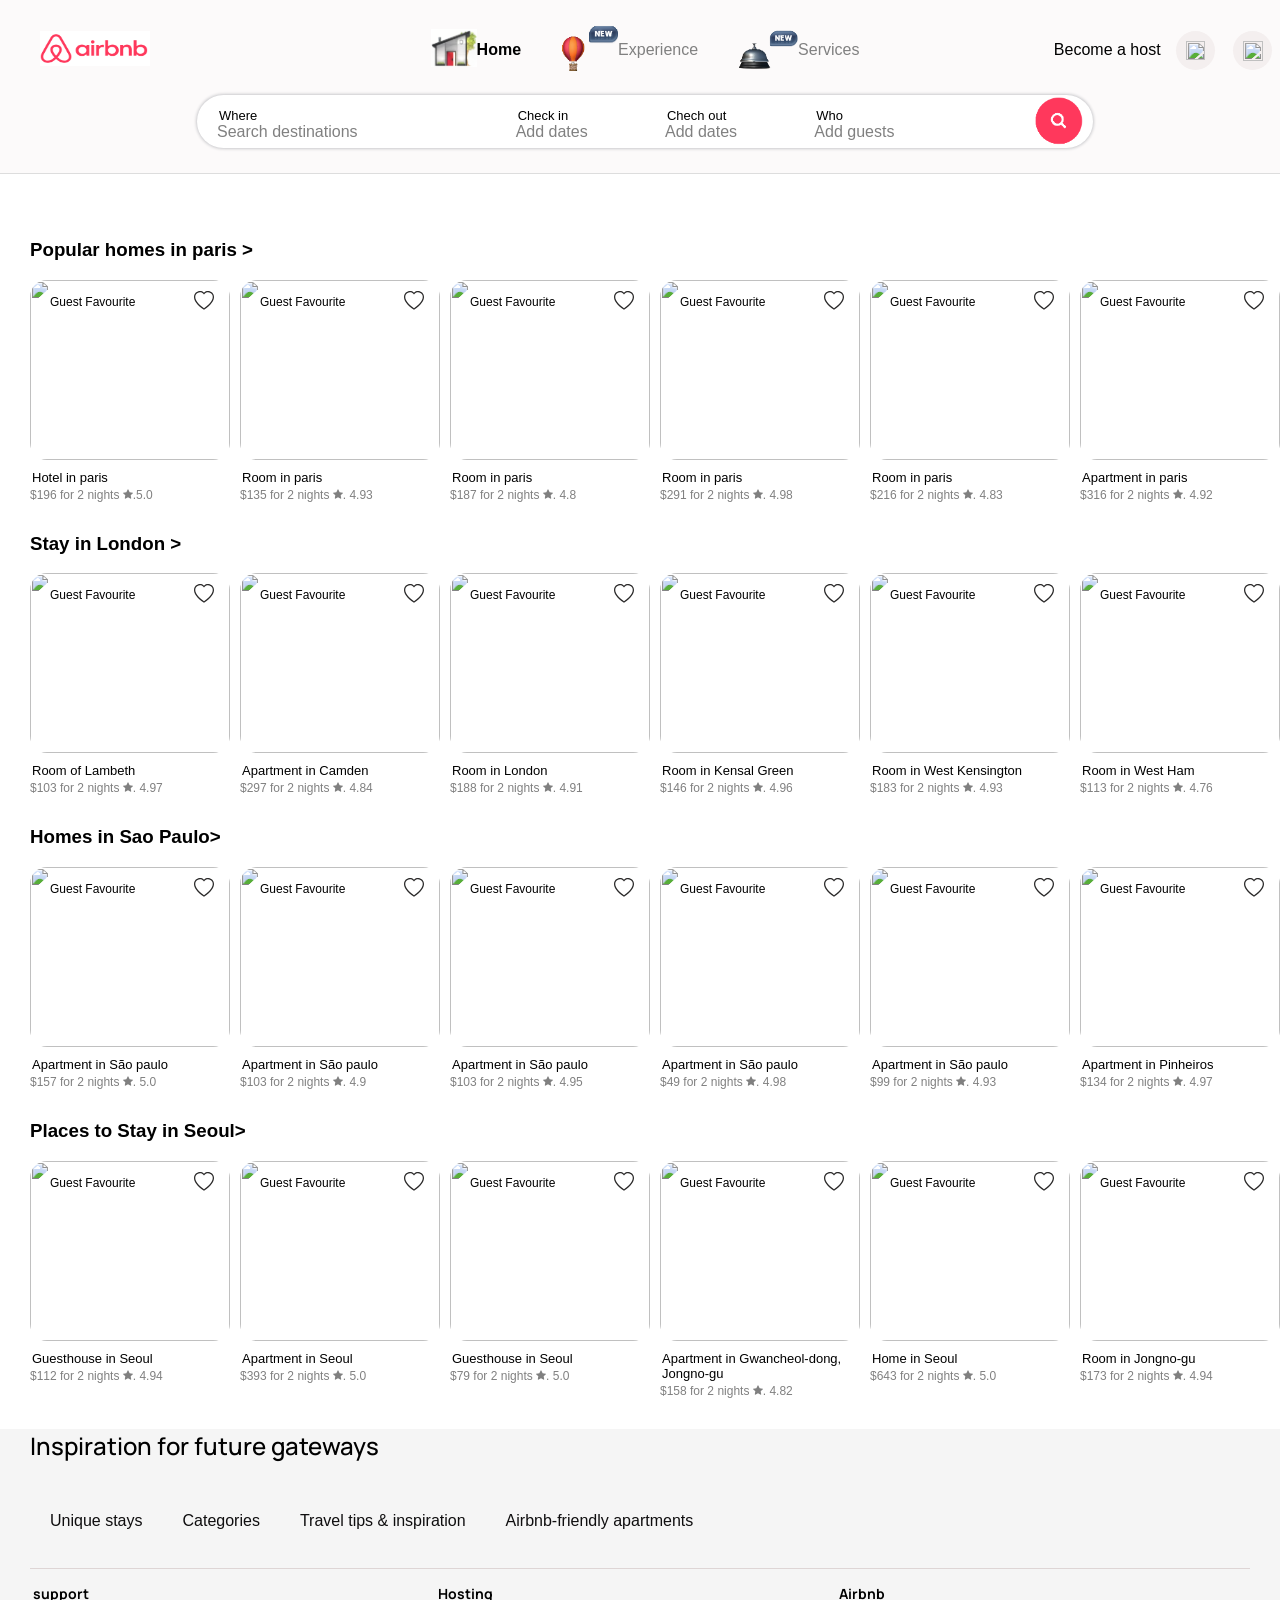
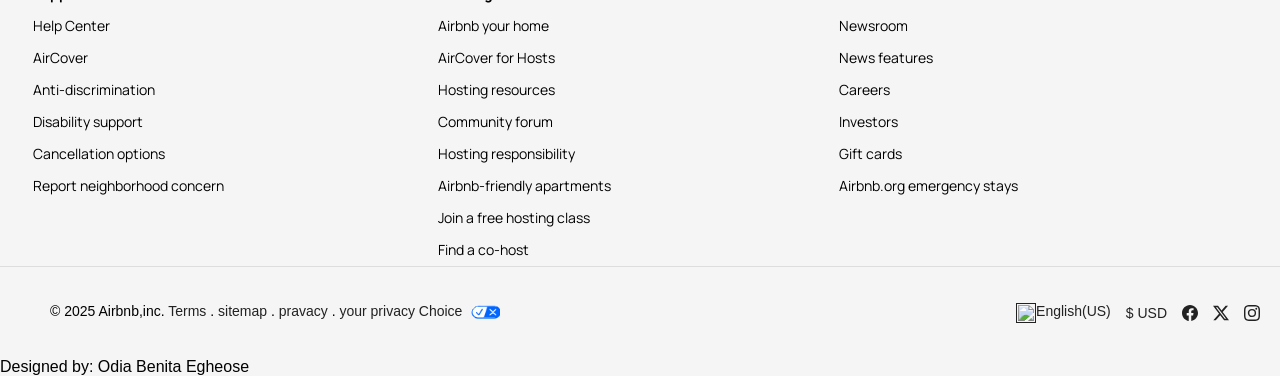
==== commit 0f7a6948: "commit" ====
--- a/index.html
+++ b/index.html
@@ -3,7 +3,7 @@
 <head>
     <meta charset="UTF-8">
     <meta name="viewport" content="width=device-width, initial-scale=1.0">
-    <title>Document</title>
+    <title>Airbnb-clone</title>
     <link rel="stylesheet" href="https://fonts.googleapis.com/css2?family=Manrope:wght@400;600;700&display=swap">
     <link rel="stylesheet" href="Airbnbwebsite.css">
 </head>
@@ -19,7 +19,7 @@
     </div>
 
     <div class="middle">
-        <div class="menu-conn">
+        <div class="menu-con">
             <div class="icon-con">
                 <img width="46" height="38" src="Screenshot_3.png" alt="abandoned-house"/>
             </div>
--- a/Airbnbwebsite.css
+++ b/Airbnbwebsite.css
@@ -441,39 +441,40 @@
 }
 
  .end{
-                display: flex;
-                justify-content: space-between; /* pushes left content to left, right content to right */
-                align-items: center; /* keeps them aligned vertically */
-                padding: 10px 20px;
-                border-top: 1px solid #ddd; /* optional, like Airbnb footer */
-                font-size: 14px;
-            }
-            .left{
-                padding: 20px;
-                font-size: 14px;
-                margin-left: 10px;
-                text-decoration: none;
-            }
-            .end .left a,
-            .end .side a{
-                text-decoration: none;
-                color: #222;
-            }
-            .left a:hover{
-                text-decoration-line: underline;
-            }
-            .tick{
-                justify-content: center;
-                align-items: center;
-                vertical-align: middle;
-                padding: 8px;
-            }
-            .end .side {
-                display: flex;
-                gap: 15px; /* spacing between items on the right */
-                align-items: center;
-            }
-            .side a{
-                display: flex;
-                justify-content: flex-end;
-            }
+    display: flex;
+    justify-content: space-between; /* pushes left content to left, right content to right */
+    align-items: center; /* keeps them aligned vertically */
+    padding: 10px 20px;
+    border-top: 1px solid #ddd; /* optional, like Airbnb footer */
+    font-size: 14px;
+}
+.left{
+    padding: 20px;
+    font-size: 14px;
+    margin-left: 10px;
+    text-decoration: none;
+}
+.end .left a,
+.end .side a{
+    text-decoration: none;
+    color: #222;
+}
+.left a:hover{
+    text-decoration-line: underline;
+}
+.tick{
+    justify-content: center;
+    align-items: center;
+    vertical-align: middle;
+    padding: 8px;
+}
+.end .side {
+    display: flex;
+    gap: 15px; /* spacing between items on the right */
+    align-items: center;
+}
+.side a{
+    display: flex;
+    justify-content: flex-end;
+}
+
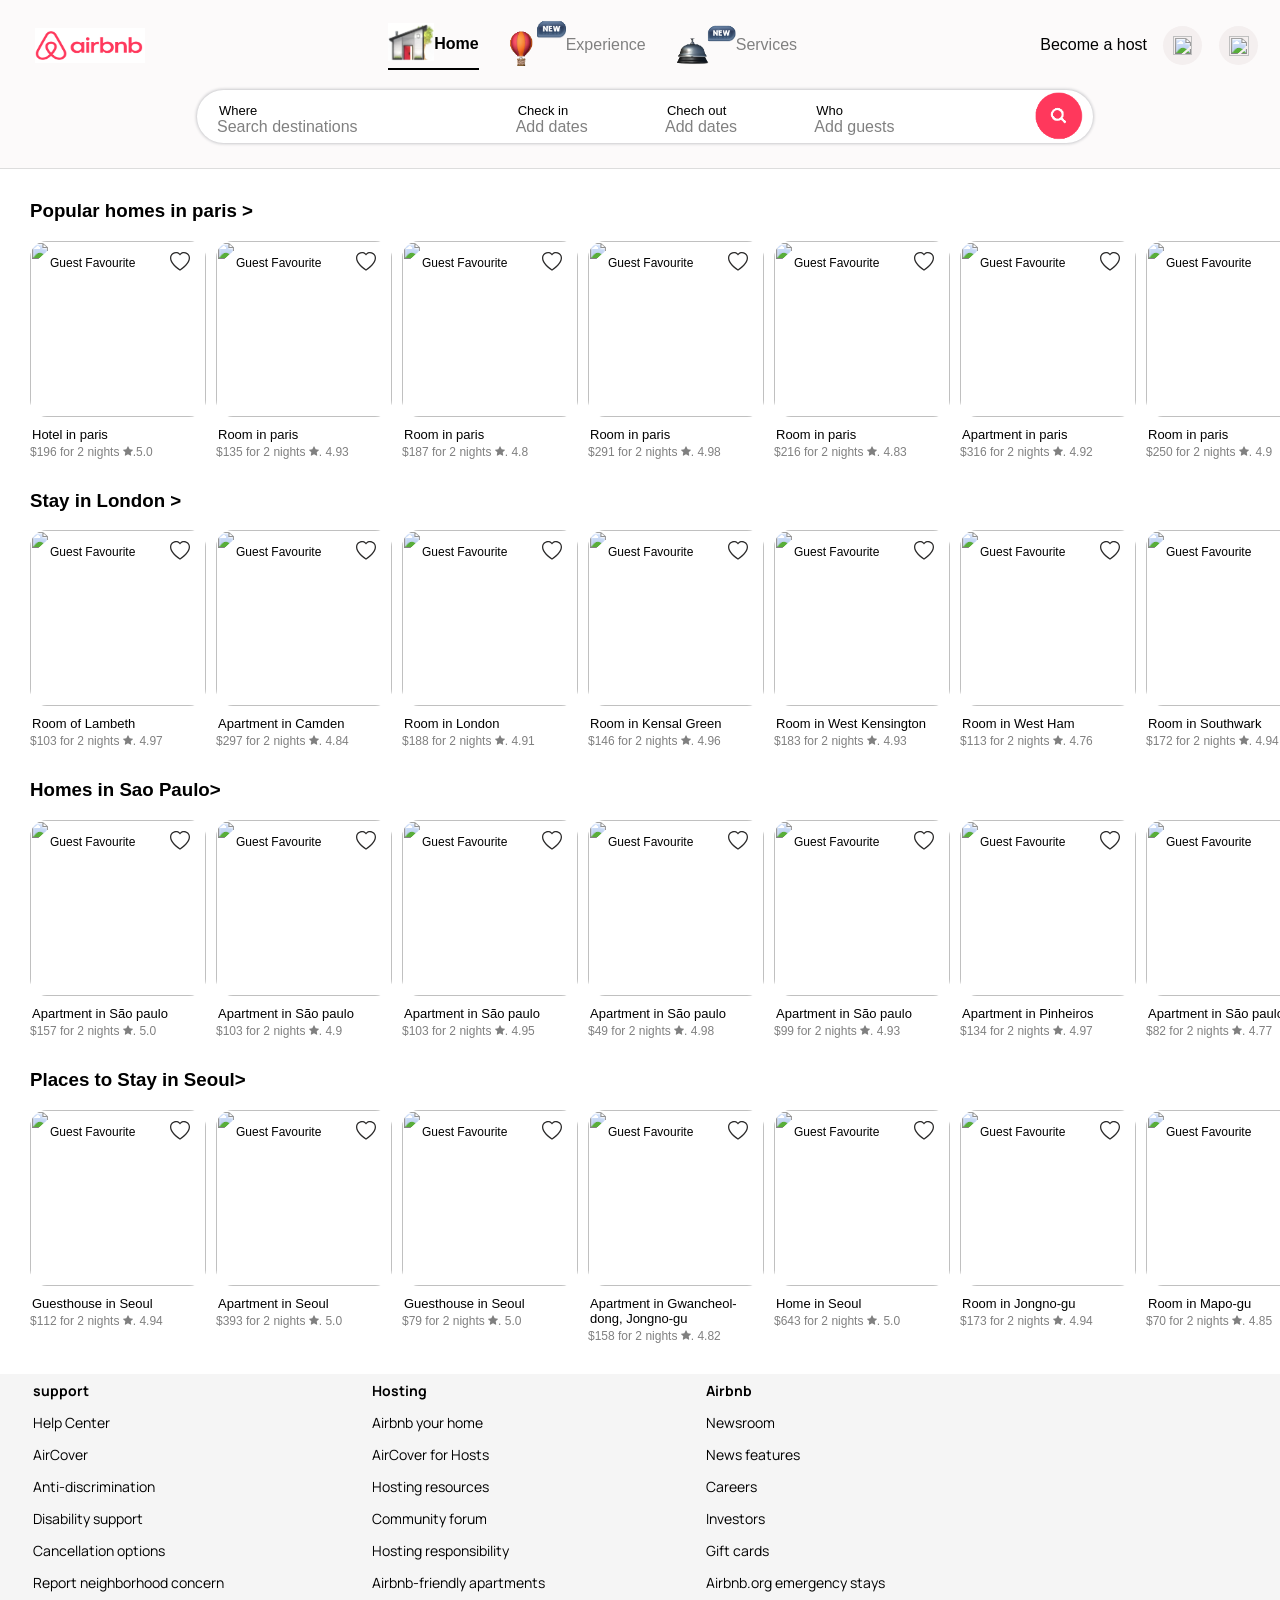
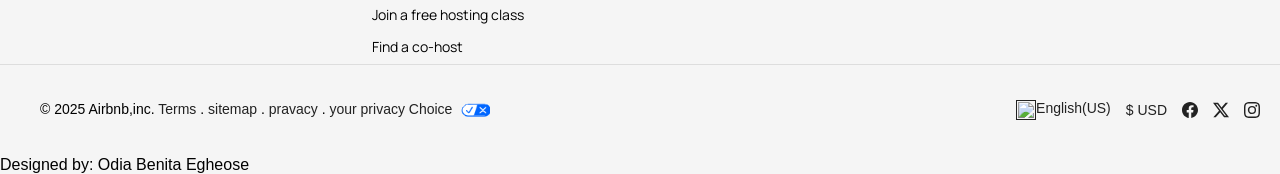
==== commit d0495c3e: "added work" ====
--- a/index.html
+++ b/index.html
@@ -3,23 +3,22 @@
 <head>
     <meta charset="UTF-8">
     <meta name="viewport" content="width=device-width, initial-scale=1.0">
+    <meta name="description" content=" Airbnb-style clone that lets you explore h, apartments, and vacation rentals. Practice project for front-end and UI/UX.">
+    <meta name="keywords" content="airbnb clone, help center, login,contactus, web dev project">
     <title>Airbnb-clone</title>
     <link rel="stylesheet" href="https://fonts.googleapis.com/css2?family=Manrope:wght@400;600;700&display=swap">
     <link rel="stylesheet" href="Airbnbwebsite.css">
+    <link rel="shortcut icon" href="icons8-airbnb(pink).png" type="image/x-icon">
 </head>
 <body>
     <section class="header" >
     <div class="center">
-        <div class="middle"> 
-            <div class="menu-con1">
-        <div class="icon-con0">
-         <img width="110px" height="35px" src="Screenshot_6.png"/>
-        </div>
-             </div>
-    </div>
+       <div class="menu-con1">
+                 <img width="110px" height="35px" src="Screenshot_6.png"/>
+            </div>
 
     <div class="middle">
-        <div class="menu-con">
+        <div class="menu-conn">
             <div class="icon-con">
                 <img width="46" height="38" src="Screenshot_3.png" alt="abandoned-house"/>
             </div>
@@ -43,7 +42,7 @@
          </div>
     <div class="icon-wraper">
       <div class="icon-con3">
-        <img onclick="topclick()" width="20px" height="20px" src="https://img.icons8.com/?size=100&id=82749&format=png&color=000000"/>
+        <img onclick="topclick()"src="https://img.icons8.com/?size=100&id=82749&format=png&color=000000"/>
       </div>
       <div class="poll" id="poll">
         <div class="hover1">
@@ -98,11 +97,28 @@
     </div>
     </section>
 
-    <section>
-        <div class="icon-con0">
-         <img width="110px" height="35px" src="Screenshot_6.png"/>
-        </div>
-    </section>
+   <!-- phone repo -->
+    <div class="phone">
+        <div class="phone-repo">
+            <img width="17px" height="17px" src="icons8-search.svg"/>
+            <div class="top-text">start your search</div>
+        </div>
+
+        <div class="phone-under">
+            <div>
+                <img src="Screenshot_3.png"/>
+                <span class="under-text1">Home</span>
+            </div>
+            <div>
+                <img src="Screenshot_5.png"/>
+                <span class="under-text2">Experiences</span>
+            </div>
+            <div>
+                <img src="Screenshot_4.png"/>
+                <span class="under-text3">Services</span>
+            </div>
+        </div>
+    </div>
 
 
    <section class="sec2">
@@ -110,7 +126,7 @@
     <section class="first">
      <div> 
        <div class="image1">
-            <img width="200px" height="180px" src="https://a0.muscache.com/im/pictures/hosting/Hosting-U3RheVN1cHBseUxpc3Rpbmc6MTQ2MTY2MjkzMDY4ODYyNjcxMQ==/original/f2bf3414-cf84-46c3-81ba-de67e3d2ec7c.jpeg?im_w=960">
+            <img src="https://a0.muscache.com/im/pictures/hosting/Hosting-U3RheVN1cHBseUxpc3Rpbmc6MTQ2MTY2MjkzMDY4ODYyNjcxMQ==/original/f2bf3414-cf84-46c3-81ba-de67e3d2ec7c.jpeg?im_w=960">
             <span class="favour">Guest Favourite</span>
             <button class="heart"><svg xmlns="http://www.w3.org/2000/svg" width="20" height="20" fill="currentColor" class="bi bi-heart" viewBox="0 0 16 16">
             <path d="m8 2.748-.717-.737C5.6.281 2.514.878 1.4 3.053c-.523 1.023-.641 2.5.314 4.385.92 1.815 2.834 3.989 6.286 6.357 3.452-2.368 5.365-4.542 6.286-6.357.955-1.886.838-3.362.314-4.385C13.486.878 10.4.28 8.717 2.01zM8 15C-7.333 4.868 3.279-3.04 7.824 1.143q.09.083.176.171a3 3 0 0 1 .176-.17C12.72-3.042 23.333 4.867 8 15"/></svg></button>
@@ -124,7 +140,7 @@
 
     <div>
         <div class="image1">
-            <img width="200px" height="180px" src="https://a0.muscache.com/im/pictures/hosting/Hosting-U3RheVN1cHBseUxpc3Rpbmc6MTA5MzQ5ODM0Nzc3NDA2ODA5MQ%3D%3D/original/2e1421b4-4d31-4a0c-99c8-d38b8c16e321.jpeg?im_w=960">
+            <img src="https://a0.muscache.com/im/pictures/hosting/Hosting-U3RheVN1cHBseUxpc3Rpbmc6MTA5MzQ5ODM0Nzc3NDA2ODA5MQ%3D%3D/original/2e1421b4-4d31-4a0c-99c8-d38b8c16e321.jpeg?im_w=960">
             <span class="favour">Guest Favourite</span>
             <button class="heart"><svg xmlns="http://www.w3.org/2000/svg" width="20" height="20" fill="currentColor" class="bi bi-heart" viewBox="0 0 16 16">
             <path d="m8 2.748-.717-.737C5.6.281 2.514.878 1.4 3.053c-.523 1.023-.641 2.5.314 4.385.92 1.815 2.834 3.989 6.286 6.357 3.452-2.368 5.365-4.542 6.286-6.357.955-1.886.838-3.362.314-4.385C13.486.878 10.4.28 8.717 2.01zM8 15C-7.333 4.868 3.279-3.04 7.824 1.143q.09.083.176.171a3 3 0 0 1 .176-.17C12.72-3.042 23.333 4.867 8 15"/></svg></button>
@@ -137,7 +153,7 @@
     
     <div>
         <div class="image1">
-            <img width="200" height="180" src="https://a0.muscache.com/im/pictures/hosting/Hosting-U3RheVN1cHBseUxpc3Rpbmc6ODQ2OTU0/original/ff367e60-c7d8-45b5-a4de-d50dae274e8a.jpeg?im_w=960">
+            <img src="https://a0.muscache.com/im/pictures/hosting/Hosting-U3RheVN1cHBseUxpc3Rpbmc6ODQ2OTU0/original/ff367e60-c7d8-45b5-a4de-d50dae274e8a.jpeg?im_w=960">
             <span class="favour">Guest Favourite</span>
             <button class="heart"><svg xmlns="http://www.w3.org/2000/svg" width="20" height="20" fill="currentColor" class="bi bi-heart" viewBox="0 0 16 16">
             <path d="m8 2.748-.717-.737C5.6.281 2.514.878 1.4 3.053c-.523 1.023-.641 2.5.314 4.385.92 1.815 2.834 3.989 6.286 6.357 3.452-2.368 5.365-4.542 6.286-6.357.955-1.886.838-3.362.314-4.385C13.486.878 10.4.28 8.717 2.01zM8 15C-7.333 4.868 3.279-3.04 7.824 1.143q.09.083.176.171a3 3 0 0 1 .176-.17C12.72-3.042 23.333 4.867 8 15"/></svg></button>
@@ -150,7 +166,7 @@
 
     <div>
         <div class="image1">
-            <img width="200" height="180" src="https://a0.muscache.com/im/pictures/33089515/f075297a_original.jpg?im_w=960">
+            <img src="https://a0.muscache.com/im/pictures/33089515/f075297a_original.jpg?im_w=960">
             <span class="favour">Guest Favourite</span>
             <button class="heart"><svg xmlns="http://www.w3.org/2000/svg" width="20" height="20" fill="currentColor" class="bi bi-heart" viewBox="0 0 16 16">
             <path d="m8 2.748-.717-.737C5.6.281 2.514.878 1.4 3.053c-.523 1.023-.641 2.5.314 4.385.92 1.815 2.834 3.989 6.286 6.357 3.452-2.368 5.365-4.542 6.286-6.357.955-1.886.838-3.362.314-4.385C13.486.878 10.4.28 8.717 2.01zM8 15C-7.333 4.868 3.279-3.04 7.824 1.143q.09.083.176.171a3 3 0 0 1 .176-.17C12.72-3.042 23.333 4.867 8 15"/></svg></button>
@@ -163,7 +179,7 @@
     
      <div>
         <div class="image1">
-            <img width="200" height="180" src="https://a0.muscache.com/im/pictures/airflow/Hosting-4148564/original/aac3e63a-6d45-4a1e-8d41-2e8db98a6593.jpg?im_w=960">
+            <img src="https://a0.muscache.com/im/pictures/airflow/Hosting-4148564/original/aac3e63a-6d45-4a1e-8d41-2e8db98a6593.jpg?im_w=960">
             <span class="favour">Guest Favourite</span>
             <button class="heart"><svg xmlns="http://www.w3.org/2000/svg" width="20" height="20" fill="currentColor" class="bi bi-heart" viewBox="0 0 16 16">
             <path d="m8 2.748-.717-.737C5.6.281 2.514.878 1.4 3.053c-.523 1.023-.641 2.5.314 4.385.92 1.815 2.834 3.989 6.286 6.357 3.452-2.368 5.365-4.542 6.286-6.357.955-1.886.838-3.362.314-4.385C13.486.878 10.4.28 8.717 2.01zM8 15C-7.333 4.868 3.279-3.04 7.824 1.143q.09.083.176.171a3 3 0 0 1 .176-.17C12.72-3.042 23.333 4.867 8 15"/></svg></button>
@@ -177,7 +193,7 @@
     
      <div>
         <div class="image1">
-            <img width="200" height="180" src="https://a0.muscache.com/im/pictures/miso/Hosting-914589489874529751/original/fecee9f0-ee81-4f9c-992e-f5f3e4671765.jpeg?im_w=960">
+            <img src="https://a0.muscache.com/im/pictures/miso/Hosting-914589489874529751/original/fecee9f0-ee81-4f9c-992e-f5f3e4671765.jpeg?im_w=960">
             <span class="favour">Guest Favourite</span>
             <button class="heart"><svg xmlns="http://www.w3.org/2000/svg" width="20" height="20" fill="currentColor" class="bi bi-heart" viewBox="0 0 16 16">
             <path d="m8 2.748-.717-.737C5.6.281 2.514.878 1.4 3.053c-.523 1.023-.641 2.5.314 4.385.92 1.815 2.834 3.989 6.286 6.357 3.452-2.368 5.365-4.542 6.286-6.357.955-1.886.838-3.362.314-4.385C13.486.878 10.4.28 8.717 2.01zM8 15C-7.333 4.868 3.279-3.04 7.824 1.143q.09.083.176.171a3 3 0 0 1 .176-.17C12.72-3.042 23.333 4.867 8 15"/></svg></button>
@@ -190,7 +206,7 @@
 
     <div>
         <div class="image1">
-            <img width="200" height="180" src="https://a0.muscache.com/im/pictures/3b616ce2-1d25-46cb-8c42-39a12c652f46.jpg?im_w=960">
+            <img src="https://a0.muscache.com/im/pictures/3b616ce2-1d25-46cb-8c42-39a12c652f46.jpg?im_w=960">
             <span class="favour">Guest Favourite</span>
             <button class="heart"><svg xmlns="http://www.w3.org/2000/svg" width="20" height="20" fill="currentColor" class="bi bi-heart" viewBox="0 0 16 16">
             <path d="m8 2.748-.717-.737C5.6.281 2.514.878 1.4 3.053c-.523 1.023-.641 2.5.314 4.385.92 1.815 2.834 3.989 6.286 6.357 3.452-2.368 5.365-4.542 6.286-6.357.955-1.886.838-3.362.314-4.385C13.486.878 10.4.28 8.717 2.01zM8 15C-7.333 4.868 3.279-3.04 7.824 1.143q.09.083.176.171a3 3 0 0 1 .176-.17C12.72-3.042 23.333 4.867 8 15"/></svg></button>
@@ -203,7 +219,7 @@
 
      <div>
         <div class="image1">
-            <img width="200" height="180" src="https://a0.muscache.com/im/pictures/hosting/Hosting-1435533296525744260/original/24142032-3e81-4542-93ec-5f664346092d.jpeg?im_w=960">
+            <img src="https://a0.muscache.com/im/pictures/hosting/Hosting-1435533296525744260/original/24142032-3e81-4542-93ec-5f664346092d.jpeg?im_w=960">
             <span class="favour">Guest Favourite</span>
             <button class="heart"><svg xmlns="http://www.w3.org/2000/svg" width="20" height="20" fill="currentColor" class="bi bi-heart" viewBox="0 0 16 16">
             <path d="m8 2.748-.717-.737C5.6.281 2.514.878 1.4 3.053c-.523 1.023-.641 2.5.314 4.385.92 1.815 2.834 3.989 6.286 6.357 3.452-2.368 5.365-4.542 6.286-6.357.955-1.886.838-3.362.314-4.385C13.486.878 10.4.28 8.717 2.01zM8 15C-7.333 4.868 3.279-3.04 7.824 1.143q.09.083.176.171a3 3 0 0 1 .176-.17C12.72-3.042 23.333 4.867 8 15"/></svg></button>
@@ -216,7 +232,7 @@
     
     <div>
         <div class="image1">
-            <img width="200" height="180" src="https://a0.muscache.com/im/pictures/airflow/Hosting-5466896/original/1b1350e7-0bd2-491a-b196-8e22df01373e.jpg?im_w=960">
+            <img src="https://a0.muscache.com/im/pictures/airflow/Hosting-5466896/original/1b1350e7-0bd2-491a-b196-8e22df01373e.jpg?im_w=960">
             <span class="favour">Guest Favourite</span>
             <button class="heart"><svg xmlns="http://www.w3.org/2000/svg" width="20" height="20" fill="currentColor" class="bi bi-heart" viewBox="0 0 16 16">
             <path d="m8 2.748-.717-.737C5.6.281 2.514.878 1.4 3.053c-.523 1.023-.641 2.5.314 4.385.92 1.815 2.834 3.989 6.286 6.357 3.452-2.368 5.365-4.542 6.286-6.357.955-1.886.838-3.362.314-4.385C13.486.878 10.4.28 8.717 2.01zM8 15C-7.333 4.868 3.279-3.04 7.824 1.143q.09.083.176.171a3 3 0 0 1 .176-.17C12.72-3.042 23.333 4.867 8 15"/></svg></button>
@@ -233,7 +249,7 @@
     <section class="first">
     <div>
         <div class="image1">
-            <img width="200" height="180" src="https://a0.muscache.com/im/pictures/2e8366cd-3cbb-435d-a5ad-41cb1a71cf45.jpg?im_w=960">
+            <img src="https://a0.muscache.com/im/pictures/2e8366cd-3cbb-435d-a5ad-41cb1a71cf45.jpg?im_w=960">
             <span class="favour">Guest Favourite</span>
             <button class="heart"><svg xmlns="http://www.w3.org/2000/svg" width="20" height="20" fill="currentColor" class="bi bi-heart" viewBox="0 0 16 16">
             <path d="m8 2.748-.717-.737C5.6.281 2.514.878 1.4 3.053c-.523 1.023-.641 2.5.314 4.385.92 1.815 2.834 3.989 6.286 6.357 3.452-2.368 5.365-4.542 6.286-6.357.955-1.886.838-3.362.314-4.385C13.486.878 10.4.28 8.717 2.01zM8 15C-7.333 4.868 3.279-3.04 7.824 1.143q.09.083.176.171a3 3 0 0 1 .176-.17C12.72-3.042 23.333 4.867 8 15"/></svg></button>
@@ -246,7 +262,7 @@
 
     <div>
         <div class="image1">
-            <img width="200" height="180" src="https://a0.muscache.com/im/pictures/miso/Hosting-999105912979225122/original/2da7d9c1-451b-4318-8c6e-7fc3aff305d2.jpeg?im_w=960">
+            <img src="https://a0.muscache.com/im/pictures/miso/Hosting-999105912979225122/original/2da7d9c1-451b-4318-8c6e-7fc3aff305d2.jpeg?im_w=960">
             <span class="favour">Guest Favourite</span>
             <button class="heart"><svg xmlns="http://www.w3.org/2000/svg" width="20" height="20" fill="currentColor" class="bi bi-heart" viewBox="0 0 16 16">
             <path d="m8 2.748-.717-.737C5.6.281 2.514.878 1.4 3.053c-.523 1.023-.641 2.5.314 4.385.92 1.815 2.834 3.989 6.286 6.357 3.452-2.368 5.365-4.542 6.286-6.357.955-1.886.838-3.362.314-4.385C13.486.878 10.4.28 8.717 2.01zM8 15C-7.333 4.868 3.279-3.04 7.824 1.143q.09.083.176.171a3 3 0 0 1 .176-.17C12.72-3.042 23.333 4.867 8 15"/></svg></button>
@@ -259,7 +275,7 @@
 
      <div>
         <div class="image1">
-            <img width="200" height="180" src="https://a0.muscache.com/im/pictures/48aeb0a5-b786-4522-91b5-03ef83201579.jpg?im_w=960">
+            <img src="https://a0.muscache.com/im/pictures/48aeb0a5-b786-4522-91b5-03ef83201579.jpg?im_w=960">
             <span class="favour">Guest Favourite</span>
             <button class="heart"><svg xmlns="http://www.w3.org/2000/svg" width="20" height="20" fill="currentColor" class="bi bi-heart" viewBox="0 0 16 16">
             <path d="m8 2.748-.717-.737C5.6.281 2.514.878 1.4 3.053c-.523 1.023-.641 2.5.314 4.385.92 1.815 2.834 3.989 6.286 6.357 3.452-2.368 5.365-4.542 6.286-6.357.955-1.886.838-3.362.314-4.385C13.486.878 10.4.28 8.717 2.01zM8 15C-7.333 4.868 3.279-3.04 7.824 1.143q.09.083.176.171a3 3 0 0 1 .176-.17C12.72-3.042 23.333 4.867 8 15"/></svg></button>
@@ -272,7 +288,7 @@
 
     <div>
         <div class="image1">
-            <img width="200" height="180" src="https://a0.muscache.com/im/pictures/hosting/Hosting-U3RheVN1cHBseUxpc3Rpbmc6MTM0MDU0MzU0MTI0MDc4Mjc0Nw==/original/325db7c8-314a-4c2d-bae4-d9ac39574314.jpeg?im_w=960">
+            <img src="https://a0.muscache.com/im/pictures/hosting/Hosting-U3RheVN1cHBseUxpc3Rpbmc6MTM0MDU0MzU0MTI0MDc4Mjc0Nw==/original/325db7c8-314a-4c2d-bae4-d9ac39574314.jpeg?im_w=960">
             <span class="favour">Guest Favourite</span>
             <button class="heart"><svg xmlns="http://www.w3.org/2000/svg" width="20" height="20" fill="currentColor" class="bi bi-heart" viewBox="0 0 16 16">
             <path d="m8 2.748-.717-.737C5.6.281 2.514.878 1.4 3.053c-.523 1.023-.641 2.5.314 4.385.92 1.815 2.834 3.989 6.286 6.357 3.452-2.368 5.365-4.542 6.286-6.357.955-1.886.838-3.362.314-4.385C13.486.878 10.4.28 8.717 2.01zM8 15C-7.333 4.868 3.279-3.04 7.824 1.143q.09.083.176.171a3 3 0 0 1 .176-.17C12.72-3.042 23.333 4.867 8 15"/></svg></button>
@@ -285,7 +301,7 @@
 
     <div>
         <div class="image1">
-            <img width="200" height="180" src="https://a0.muscache.com/im/pictures/ac6ebb12-14bb-4b0f-8e29-7ae997face53.jpg?im_w=960">
+            <img src="https://a0.muscache.com/im/pictures/ac6ebb12-14bb-4b0f-8e29-7ae997face53.jpg?im_w=960">
             <span class="favour">Guest Favourite</span>
             <button class="heart"><svg xmlns="http://www.w3.org/2000/svg" width="20" height="20" fill="currentColor" class="bi bi-heart" viewBox="0 0 16 16">
             <path d="m8 2.748-.717-.737C5.6.281 2.514.878 1.4 3.053c-.523 1.023-.641 2.5.314 4.385.92 1.815 2.834 3.989 6.286 6.357 3.452-2.368 5.365-4.542 6.286-6.357.955-1.886.838-3.362.314-4.385C13.486.878 10.4.28 8.717 2.01zM8 15C-7.333 4.868 3.279-3.04 7.824 1.143q.09.083.176.171a3 3 0 0 1 .176-.17C12.72-3.042 23.333 4.867 8 15"/></svg></button>
@@ -298,7 +314,7 @@
 
     <div>
         <div class="image1">
-            <img width="200" height="180" src="https://a0.muscache.com/im/pictures/airflow/Hosting-36721378/original/9870927f-df40-4117-a18a-70f0c1cacc02.jpg?im_w=960">
+            <img src="https://a0.muscache.com/im/pictures/airflow/Hosting-36721378/original/9870927f-df40-4117-a18a-70f0c1cacc02.jpg?im_w=960">
             <span class="favour">Guest Favourite</span>
             <button class="heart"><svg xmlns="http://www.w3.org/2000/svg" width="20" height="20" fill="currentColor" class="bi bi-heart" viewBox="0 0 16 16">
             <path d="m8 2.748-.717-.737C5.6.281 2.514.878 1.4 3.053c-.523 1.023-.641 2.5.314 4.385.92 1.815 2.834 3.989 6.286 6.357 3.452-2.368 5.365-4.542 6.286-6.357.955-1.886.838-3.362.314-4.385C13.486.878 10.4.28 8.717 2.01zM8 15C-7.333 4.868 3.279-3.04 7.824 1.143q.09.083.176.171a3 3 0 0 1 .176-.17C12.72-3.042 23.333 4.867 8 15"/></svg></button>
@@ -311,7 +327,7 @@
 
      <div>
         <div class="image1">
-            <img width="200" height="180" src="https://a0.muscache.com/im/pictures/2a466bb0-5738-47d1-b42b-345da9dadd3a.jpg?im_w=960">
+            <img src="https://a0.muscache.com/im/pictures/2a466bb0-5738-47d1-b42b-345da9dadd3a.jpg?im_w=960">
             <span class="favour">Guest Favourite</span>
             <button class="heart"><svg xmlns="http://www.w3.org/2000/svg" width="20" height="20" fill="currentColor" class="bi bi-heart" viewBox="0 0 16 16">
             <path d="m8 2.748-.717-.737C5.6.281 2.514.878 1.4 3.053c-.523 1.023-.641 2.5.314 4.385.92 1.815 2.834 3.989 6.286 6.357 3.452-2.368 5.365-4.542 6.286-6.357.955-1.886.838-3.362.314-4.385C13.486.878 10.4.28 8.717 2.01zM8 15C-7.333 4.868 3.279-3.04 7.824 1.143q.09.083.176.171a3 3 0 0 1 .176-.17C12.72-3.042 23.333 4.867 8 15"/></svg></button>
@@ -324,7 +340,7 @@
 
     <div>
         <div class="image1">
-            <img width="200" height="180" src="https://a0.muscache.com/im/pictures/miso/Hosting-17845378/original/8a22eaa4-1032-4d9f-aeaa-6b8e90b1b2ef.jpeg?im_w=960">
+            <img src="https://a0.muscache.com/im/pictures/miso/Hosting-17845378/original/8a22eaa4-1032-4d9f-aeaa-6b8e90b1b2ef.jpeg?im_w=960">
             <span class="favour">Guest Favourite</span>
             <button class="heart"><svg xmlns="http://www.w3.org/2000/svg" width="20" height="20" fill="currentColor" class="bi bi-heart" viewBox="0 0 16 16">
             <path d="m8 2.748-.717-.737C5.6.281 2.514.878 1.4 3.053c-.523 1.023-.641 2.5.314 4.385.92 1.815 2.834 3.989 6.286 6.357 3.452-2.368 5.365-4.542 6.286-6.357.955-1.886.838-3.362.314-4.385C13.486.878 10.4.28 8.717 2.01zM8 15C-7.333 4.868 3.279-3.04 7.824 1.143q.09.083.176.171a3 3 0 0 1 .176-.17C12.72-3.042 23.333 4.867 8 15"/></svg></button>
@@ -340,7 +356,7 @@
     <section class="first">
     <div>
         <div class="image1">
-            <img width="200" height="180" src="https://a0.muscache.com/im/pictures/miso/Hosting-1455384737916875777/original/93a71ff5-50b2-43b5-804c-ab4f227df045.jpeg?im_w=960">
+            <img src="https://a0.muscache.com/im/pictures/miso/Hosting-1455384737916875777/original/93a71ff5-50b2-43b5-804c-ab4f227df045.jpeg?im_w=960">
             <span class="favour">Guest Favourite</span>
             <button class="heart"><svg xmlns="http://www.w3.org/2000/svg" width="20" height="20" fill="currentColor" class="bi bi-heart" viewBox="0 0 16 16">
             <path d="m8 2.748-.717-.737C5.6.281 2.514.878 1.4 3.053c-.523 1.023-.641 2.5.314 4.385.92 1.815 2.834 3.989 6.286 6.357 3.452-2.368 5.365-4.542 6.286-6.357.955-1.886.838-3.362.314-4.385C13.486.878 10.4.28 8.717 2.01zM8 15C-7.333 4.868 3.279-3.04 7.824 1.143q.09.083.176.171a3 3 0 0 1 .176-.17C12.72-3.042 23.333 4.867 8 15"/></svg></button>
@@ -353,7 +369,7 @@
 
     <div>
         <div class="image1">
-            <img width="200" height="180" src="https://a0.muscache.com/im/pictures/hosting/Hosting-1334938035473115126/original/80a35fa6-17b0-4b73-82e5-ef5284851a05.jpeg?im_w=960">
+            <img src="https://a0.muscache.com/im/pictures/hosting/Hosting-1334938035473115126/original/80a35fa6-17b0-4b73-82e5-ef5284851a05.jpeg?im_w=960">
             <span class="favour">Guest Favourite</span>
             <button class="heart"><svg xmlns="http://www.w3.org/2000/svg" width="20" height="20" fill="currentColor" class="bi bi-heart" viewBox="0 0 16 16">
             <path d="m8 2.748-.717-.737C5.6.281 2.514.878 1.4 3.053c-.523 1.023-.641 2.5.314 4.385.92 1.815 2.834 3.989 6.286 6.357 3.452-2.368 5.365-4.542 6.286-6.357.955-1.886.838-3.362.314-4.385C13.486.878 10.4.28 8.717 2.01zM8 15C-7.333 4.868 3.279-3.04 7.824 1.143q.09.083.176.171a3 3 0 0 1 .176-.17C12.72-3.042 23.333 4.867 8 15"/></svg></button>
@@ -366,7 +382,7 @@
     
      <div>
         <div class="image1">
-            <img width="200" height="180" src="https://a0.muscache.com/im/pictures/hosting/Hosting-1264526497372465722/original/08ff5bf2-b15b-41ce-b27e-8a207609ba1e.jpeg?im_w=960">
+            <img src="https://a0.muscache.com/im/pictures/hosting/Hosting-1264526497372465722/original/08ff5bf2-b15b-41ce-b27e-8a207609ba1e.jpeg?im_w=960">
             <span class="favour">Guest Favourite</span>
             <button class="heart"><svg xmlns="http://www.w3.org/2000/svg" width="20" height="20" fill="currentColor" class="bi bi-heart" viewBox="0 0 16 16">
             <path d="m8 2.748-.717-.737C5.6.281 2.514.878 1.4 3.053c-.523 1.023-.641 2.5.314 4.385.92 1.815 2.834 3.989 6.286 6.357 3.452-2.368 5.365-4.542 6.286-6.357.955-1.886.838-3.362.314-4.385C13.486.878 10.4.28 8.717 2.01zM8 15C-7.333 4.868 3.279-3.04 7.824 1.143q.09.083.176.171a3 3 0 0 1 .176-.17C12.72-3.042 23.333 4.867 8 15"/></svg></button>
@@ -379,7 +395,7 @@
 
     <div>
          <div class="image1">
-            <img width="200" height="180" src="https://a0.muscache.com/im/pictures/hosting/Hosting-U3RheVN1cHBseUxpc3Rpbmc6MTE2OTEyMzg0OTE5MTk1OTk4Mg%3D%3D/original/acc015e6-c34f-4de4-8008-54d72dbe5b6f.jpeg?im_w=960">
+            <img src="https://a0.muscache.com/im/pictures/hosting/Hosting-U3RheVN1cHBseUxpc3Rpbmc6MTE2OTEyMzg0OTE5MTk1OTk4Mg%3D%3D/original/acc015e6-c34f-4de4-8008-54d72dbe5b6f.jpeg?im_w=960">
             <span class="favour">Guest Favourite</span>
             <button class="heart"><svg xmlns="http://www.w3.org/2000/svg" width="20" height="20" fill="currentColor" class="bi bi-heart" viewBox="0 0 16 16">
             <path d="m8 2.748-.717-.737C5.6.281 2.514.878 1.4 3.053c-.523 1.023-.641 2.5.314 4.385.92 1.815 2.834 3.989 6.286 6.357 3.452-2.368 5.365-4.542 6.286-6.357.955-1.886.838-3.362.314-4.385C13.486.878 10.4.28 8.717 2.01zM8 15C-7.333 4.868 3.279-3.04 7.824 1.143q.09.083.176.171a3 3 0 0 1 .176-.17C12.72-3.042 23.333 4.867 8 15"/></svg></button>
@@ -392,7 +408,7 @@
 
     <div>
         <div class="image1">
-            <img width="200" height="180" src="https://a0.muscache.com/im/pictures/miso/Hosting-883446923931658491/original/d481393c-8851-4c92-9cc9-64e6f4a66b93.jpeg?im_w=960">
+            <img src="https://a0.muscache.com/im/pictures/miso/Hosting-883446923931658491/original/d481393c-8851-4c92-9cc9-64e6f4a66b93.jpeg?im_w=960">
             <span class="favour">Guest Favourite</span>
             <button class="heart"><svg xmlns="http://www.w3.org/2000/svg" width="20" height="20" fill="currentColor" class="bi bi-heart" viewBox="0 0 16 16">
             <path d="m8 2.748-.717-.737C5.6.281 2.514.878 1.4 3.053c-.523 1.023-.641 2.5.314 4.385.92 1.815 2.834 3.989 6.286 6.357 3.452-2.368 5.365-4.542 6.286-6.357.955-1.886.838-3.362.314-4.385C13.486.878 10.4.28 8.717 2.01zM8 15C-7.333 4.868 3.279-3.04 7.824 1.143q.09.083.176.171a3 3 0 0 1 .176-.17C12.72-3.042 23.333 4.867 8 15"/></svg></button>
@@ -405,7 +421,7 @@
 
     <div>
         <div class="image1">
-            <img width="200" height="180" src="https://a0.muscache.com/im/pictures/hosting/Hosting-1237106076558718873/original/771d56fd-3623-4586-a3b1-ebc0287f3e31.jpeg?im_w=960">
+            <img src="https://a0.muscache.com/im/pictures/hosting/Hosting-1237106076558718873/original/771d56fd-3623-4586-a3b1-ebc0287f3e31.jpeg?im_w=960">
             <span class="favour">Guest Favourite</span>
             <button class="heart"><svg xmlns="http://www.w3.org/2000/svg" width="20" height="20" fill="currentColor" class="bi bi-heart" viewBox="0 0 16 16">
             <path d="m8 2.748-.717-.737C5.6.281 2.514.878 1.4 3.053c-.523 1.023-.641 2.5.314 4.385.92 1.815 2.834 3.989 6.286 6.357 3.452-2.368 5.365-4.542 6.286-6.357.955-1.886.838-3.362.314-4.385C13.486.878 10.4.28 8.717 2.01zM8 15C-7.333 4.868 3.279-3.04 7.824 1.143q.09.083.176.171a3 3 0 0 1 .176-.17C12.72-3.042 23.333 4.867 8 15"/></svg></button>
@@ -418,7 +434,7 @@
 
     <div>
         <div class="image1">
-            <img width="200" height="180" src="https://a0.muscache.com/im/pictures/6785e440-2aea-4eb6-9625-a94b1de52a48.jpg?im_w=960">
+            <img src="https://a0.muscache.com/im/pictures/6785e440-2aea-4eb6-9625-a94b1de52a48.jpg?im_w=960">
             <span class="favour">Guest Favourite</span>
             <button class="heart"><svg xmlns="http://www.w3.org/2000/svg" width="20" height="20" fill="currentColor" class="bi bi-heart" viewBox="0 0 16 16">
             <path d="m8 2.748-.717-.737C5.6.281 2.514.878 1.4 3.053c-.523 1.023-.641 2.5.314 4.385.92 1.815 2.834 3.989 6.286 6.357 3.452-2.368 5.365-4.542 6.286-6.357.955-1.886.838-3.362.314-4.385C13.486.878 10.4.28 8.717 2.01zM8 15C-7.333 4.868 3.279-3.04 7.824 1.143q.09.083.176.171a3 3 0 0 1 .176-.17C12.72-3.042 23.333 4.867 8 15"/></svg></button>
@@ -431,7 +447,7 @@
 
     <div>
         <div class="image1">
-            <img width="200" height="180" src="https://a0.muscache.com/im/pictures/hosting/Hosting-1379907728056173995/original/24c1d126-ddb3-4c34-83dd-522d485dc7e7.jpeg?im_w=960">
+            <img src="https://a0.muscache.com/im/pictures/hosting/Hosting-1379907728056173995/original/24c1d126-ddb3-4c34-83dd-522d485dc7e7.jpeg?im_w=960">
             <span class="favour">Guest Favourite</span>
             <button class="heart"><svg xmlns="http://www.w3.org/2000/svg" width="20" height="20" fill="currentColor" class="bi bi-heart" viewBox="0 0 16 16">
             <path d="m8 2.748-.717-.737C5.6.281 2.514.878 1.4 3.053c-.523 1.023-.641 2.5.314 4.385.92 1.815 2.834 3.989 6.286 6.357 3.452-2.368 5.365-4.542 6.286-6.357.955-1.886.838-3.362.314-4.385C13.486.878 10.4.28 8.717 2.01zM8 15C-7.333 4.868 3.279-3.04 7.824 1.143q.09.083.176.171a3 3 0 0 1 .176-.17C12.72-3.042 23.333 4.867 8 15"/></svg></button>
@@ -447,7 +463,7 @@
     <section class="first">
      <div>
         <div class="image1">
-            <img width="200" height="180" src="https://a0.muscache.com/im/pictures/hosting/Hosting-1379907728056173995/original/24c1d126-ddb3-4c34-83dd-522d485dc7e7.jpeg?im_w=960">
+            <img src="https://a0.muscache.com/im/pictures/hosting/Hosting-1379907728056173995/original/24c1d126-ddb3-4c34-83dd-522d485dc7e7.jpeg?im_w=960">
             <span class="favour">Guest Favourite</span>
             <button class="heart"><svg xmlns="http://www.w3.org/2000/svg" width="20" height="20" fill="currentColor" class="bi bi-heart" viewBox="0 0 16 16">
             <path d="m8 2.748-.717-.737C5.6.281 2.514.878 1.4 3.053c-.523 1.023-.641 2.5.314 4.385.92 1.815 2.834 3.989 6.286 6.357 3.452-2.368 5.365-4.542 6.286-6.357.955-1.886.838-3.362.314-4.385C13.486.878 10.4.28 8.717 2.01zM8 15C-7.333 4.868 3.279-3.04 7.824 1.143q.09.083.176.171a3 3 0 0 1 .176-.17C12.72-3.042 23.333 4.867 8 15"/></svg></button>
@@ -460,7 +476,7 @@
     
     <div>
         <div class="image1">
-            <img width="200" height="180" src="https://a0.muscache.com/im/pictures/hosting/Hosting-1248373291728424591/original/6a3a2f5c-9002-4e9b-8305-d43c9db44269.jpeg?im_w=960">
+            <img src="https://a0.muscache.com/im/pictures/hosting/Hosting-1248373291728424591/original/6a3a2f5c-9002-4e9b-8305-d43c9db44269.jpeg?im_w=960">
             <span class="favour">Guest Favourite</span>
             <button class="heart"><svg xmlns="http://www.w3.org/2000/svg" width="20" height="20" fill="currentColor" class="bi bi-heart" viewBox="0 0 16 16">
             <path d="m8 2.748-.717-.737C5.6.281 2.514.878 1.4 3.053c-.523 1.023-.641 2.5.314 4.385.92 1.815 2.834 3.989 6.286 6.357 3.452-2.368 5.365-4.542 6.286-6.357.955-1.886.838-3.362.314-4.385C13.486.878 10.4.28 8.717 2.01zM8 15C-7.333 4.868 3.279-3.04 7.824 1.143q.09.083.176.171a3 3 0 0 1 .176-.17C12.72-3.042 23.333 4.867 8 15"/></svg></button>
@@ -473,7 +489,7 @@
 
     <div>
         <div class="image1">
-            <img width="200" height="180" src="https://a0.muscache.com/im/pictures/miso/Hosting-1457077970051350938/original/9180d34a-df88-4f38-a312-f3c1faa764b9.jpeg?im_w=960">
+            <img src="https://a0.muscache.com/im/pictures/miso/Hosting-1457077970051350938/original/9180d34a-df88-4f38-a312-f3c1faa764b9.jpeg?im_w=960">
             <span class="favour">Guest Favourite</span>
             <button class="heart"><svg xmlns="http://www.w3.org/2000/svg" width="20" height="20" fill="currentColor" class="bi bi-heart" viewBox="0 0 16 16">
             <path d="m8 2.748-.717-.737C5.6.281 2.514.878 1.4 3.053c-.523 1.023-.641 2.5.314 4.385.92 1.815 2.834 3.989 6.286 6.357 3.452-2.368 5.365-4.542 6.286-6.357.955-1.886.838-3.362.314-4.385C13.486.878 10.4.28 8.717 2.01zM8 15C-7.333 4.868 3.279-3.04 7.824 1.143q.09.083.176.171a3 3 0 0 1 .176-.17C12.72-3.042 23.333 4.867 8 15"/></svg></button>
@@ -486,7 +502,7 @@
 
      <div>
         <div class="image1">
-            <img width="200" height="180" src="https://a0.muscache.com/im/pictures/hosting/Hosting-U3RheVN1cHBseUxpc3Rpbmc6MTEzODE5MjkzNjk4OTg3NDE3OA%3D%3D/original/b61fca07-aad4-4b1e-9aa8-b7d9019bd19a.jpeg?im_w=960">
+            <img src="https://a0.muscache.com/im/pictures/hosting/Hosting-U3RheVN1cHBseUxpc3Rpbmc6MTEzODE5MjkzNjk4OTg3NDE3OA%3D%3D/original/b61fca07-aad4-4b1e-9aa8-b7d9019bd19a.jpeg?im_w=960">
             <span class="favour">Guest Favourite</span>
             <button class="heart"><svg xmlns="http://www.w3.org/2000/svg" width="20" height="20" fill="currentColor" class="bi bi-heart" viewBox="0 0 16 16">
             <path d="m8 2.748-.717-.737C5.6.281 2.514.878 1.4 3.053c-.523 1.023-.641 2.5.314 4.385.92 1.815 2.834 3.989 6.286 6.357 3.452-2.368 5.365-4.542 6.286-6.357.955-1.886.838-3.362.314-4.385C13.486.878 10.4.28 8.717 2.01zM8 15C-7.333 4.868 3.279-3.04 7.824 1.143q.09.083.176.171a3 3 0 0 1 .176-.17C12.72-3.042 23.333 4.867 8 15"/></svg></button>
@@ -499,7 +515,7 @@
 
      <div>
         <div class="image1">
-            <img width="200" height="180" src="https://a0.muscache.com/im/pictures/hosting/Hosting-1435288313178100194/original/498643c8-eabf-47cf-a68e-8d2066351fe6.jpeg?im_w=960">
+            <img src="https://a0.muscache.com/im/pictures/hosting/Hosting-1435288313178100194/original/498643c8-eabf-47cf-a68e-8d2066351fe6.jpeg?im_w=960">
             <span class="favour">Guest Favourite</span>
             <button class="heart"><svg xmlns="http://www.w3.org/2000/svg" width="20" height="20" fill="currentColor" class="bi bi-heart" viewBox="0 0 16 16">
             <path d="m8 2.748-.717-.737C5.6.281 2.514.878 1.4 3.053c-.523 1.023-.641 2.5.314 4.385.92 1.815 2.834 3.989 6.286 6.357 3.452-2.368 5.365-4.542 6.286-6.357.955-1.886.838-3.362.314-4.385C13.486.878 10.4.28 8.717 2.01zM8 15C-7.333 4.868 3.279-3.04 7.824 1.143q.09.083.176.171a3 3 0 0 1 .176-.17C12.72-3.042 23.333 4.867 8 15"/></svg></button>
@@ -512,7 +528,7 @@
 
      <div>
         <div class="image1">
-            <img width="200" height="180" src="https://a0.muscache.com/im/pictures/d4352059-04e2-44cc-aacf-aefc80931fd9.jpg?im_w=960">
+            <img src="https://a0.muscache.com/im/pictures/d4352059-04e2-44cc-aacf-aefc80931fd9.jpg?im_w=960">
             <span class="favour">Guest Favourite</span>
             <button class="heart"><svg xmlns="http://www.w3.org/2000/svg" width="20" height="20" fill="currentColor" class="bi bi-heart" viewBox="0 0 16 16">
             <path d="m8 2.748-.717-.737C5.6.281 2.514.878 1.4 3.053c-.523 1.023-.641 2.5.314 4.385.92 1.815 2.834 3.989 6.286 6.357 3.452-2.368 5.365-4.542 6.286-6.357.955-1.886.838-3.362.314-4.385C13.486.878 10.4.28 8.717 2.01zM8 15C-7.333 4.868 3.279-3.04 7.824 1.143q.09.083.176.171a3 3 0 0 1 .176-.17C12.72-3.042 23.333 4.867 8 15"/></svg></button>
@@ -525,7 +541,7 @@
 
      <div>
         <div class="image1">
-            <img width="200" height="180" src="https://a0.muscache.com/im/pictures/dc9f2e94-efda-4bd2-a0f4-2bde6152b9a9.jpg?im_w=960">
+            <img src="https://a0.muscache.com/im/pictures/dc9f2e94-efda-4bd2-a0f4-2bde6152b9a9.jpg?im_w=960">
             <span class="favour">Guest Favourite</span>
             <button class="heart"><svg xmlns="http://www.w3.org/2000/svg" width="20" height="20" fill="currentColor" class="bi bi-heart" viewBox="0 0 16 16">
             <path d="m8 2.748-.717-.737C5.6.281 2.514.878 1.4 3.053c-.523 1.023-.641 2.5.314 4.385.92 1.815 2.834 3.989 6.286 6.357 3.452-2.368 5.365-4.542 6.286-6.357.955-1.886.838-3.362.314-4.385C13.486.878 10.4.28 8.717 2.01zM8 15C-7.333 4.868 3.279-3.04 7.824 1.143q.09.083.176.171a3 3 0 0 1 .176-.17C12.72-3.042 23.333 4.867 8 15"/></svg></button>
@@ -538,7 +554,7 @@
 
     <div>
         <div class="image1">
-            <img width="200" height="180" src="https://a0.muscache.com/im/pictures/9732126e-445d-4da1-8bfc-4e3f812fc347.jpg?im_w=960">
+            <img src="https://a0.muscache.com/im/pictures/9732126e-445d-4da1-8bfc-4e3f812fc347.jpg?im_w=960">
             <span class="favour">Guest Favourite</span>
             <button class="heart"><svg xmlns="http://www.w3.org/2000/svg" width="20" height="20" fill="currentColor" class="bi bi-heart" viewBox="0 0 16 16">
             <path d="m8 2.748-.717-.737C5.6.281 2.514.878 1.4 3.053c-.523 1.023-.641 2.5.314 4.385.92 1.815 2.834 3.989 6.286 6.357 3.452-2.368 5.365-4.542 6.286-6.357.955-1.886.838-3.362.314-4.385C13.486.878 10.4.28 8.717 2.01zM8 15C-7.333 4.868 3.279-3.04 7.824 1.143q.09.083.176.171a3 3 0 0 1 .176-.17C12.72-3.042 23.333 4.867 8 15"/></svg></button>
@@ -554,7 +570,7 @@
 
 <footer>
 
-   <h2>Inspiration for future gateways</h2>
+   <!-- <h2>Inspiration for future gateways</h2>
    <nav class="nav-bar1">
     <div class="unique">
         <a href="#" class="menu" onclick="unique()">Unique stays</a>
@@ -746,7 +762,7 @@
    </nav>
 
    
-   <hr>
+   <hr> -->
 
        <table>
       <tr>
@@ -817,8 +833,105 @@
     </div>
     
 </div>
+
+<!-- phone repo footer -->
+ <nav class="phone-foot">
+    <p>Support</p>
+    <a href="">Health center</a>
+    <a href="">Get help with a safety issue</a>
+    <a href="">AirCover</a>
+    <a href="">Anti-discrimination</a>
+    <a href="">Disability support</a>
+    <a href="">Cancellation option</a>
+    <a href="">Report neighborhood concern</a>
+    <hr>
+    <p>Hosting</p>
+    <a href="">Airbnb your home</a>
+    <a href="">Airbnb your Experience</a>
+    <a href="">Airbnb your service</a>
+    <a href="">AirCover for Hosts</a>
+    <a href="">Hosting resources</a>
+    <a href="">Community forum</a>
+    <a href="">Hosting responsibility</a>
+    <a href="">Airbnb-friendly apartments</a>
+    <a href="">Join a free hosting class</a>
+    <a href="">Find a co-host</a>
+    <hr>
+    <p>Airbnb</p>
+    <a href="">2025 summer release</a>
+    <a href="">Newsroom</a>
+    <a href="">Careers</a>
+    <a href="">Investors</a>
+    <a href="">Gift cards</a>
+    <a href="">Airbnb.org emergency stays</a> 
+    <hr>
+ </nav>
+
+ <nav class="phone-footer">
+    <div class="under-top">
+        <a href=""> <img class="internet-icon" width="20px" height="20px" src="https://img.icons8.com/?size=100&id=89777&format=png&color=000000"/> English(US)</a>
+        <a href="">$ USD</a>
+    </div>
+    <div class="under-middle">
+        <a href=""><svg xmlns="http://www.w3.org/2000/svg" width="16" height="16" fill="currentColor" class="bi bi-facebook" viewBox="0 0 16 16">
+    <path d="M16 8.049c0-4.446-3.582-8.05-8-8.05C3.58 0-.002 3.603-.002 8.05c0 4.017 2.926 7.347 6.75 7.951v-5.625h-2.03V8.05H6.75V6.275c0-2.017 1.195-3.131 3.022-3.131.876 0 1.791.157 1.791.157v1.98h-1.009c-.993 0-1.303.621-1.303 1.258v1.51h2.218l-.354 2.326H9.25V16c3.824-.604 6.75-3.934 6.75-7.951"/>
+    </svg></a>
+    <a href=""><svg xmlns="http://www.w3.org/2000/svg" width="16" height="16" fill="currentColor" class="bi bi-twitter-x" viewBox="0 0 16 16">
+    <path d="M12.6.75h2.454l-5.36 6.142L16 15.25h-4.937l-3.867-5.07-4.425 5.07H.316l5.733-6.57L0 .75h5.063l3.495 4.633L12.601.75Zm-.86 13.028h1.36L4.323 2.145H2.865z"/>
+    </svg></a>
+    <a href=""><svg xmlns="http://www.w3.org/2000/svg" width="16" height="16" fill="currentColor" class="bi bi-instagram" viewBox="0 0 16 16">
+   <path d="M8 0C5.829 0 5.556.01 4.703.048 3.85.088 3.269.222 2.76.42a3.9 3.9 0 0 0-1.417.923A3.9 3.9 0 0 0 .42 2.76C.222 3.268.087 3.85.048 4.7.01 5.555 0 5.827 0 8.001c0 2.172.01 2.444.048 3.297.04.852.174 1.433.372 1.942.205.526.478.972.923 1.417.444.445.89.719 1.416.923.51.198 1.09.333 1.942.372C5.555 15.99 5.827 16 8 16s2.444-.01 3.298-.048c.851-.04 1.434-.174 1.943-.372a3.9 3.9 0 0 0 1.416-.923c.445-.445.718-.891.923-1.417.197-.509.332-1.09.372-1.942C15.99 10.445 16 10.173 16 8s-.01-2.445-.048-3.299c-.04-.851-.175-1.433-.372-1.941a3.9 3.9 0 0 0-.923-1.417A3.9 3.9 0 0 0 13.24.42c-.51-.198-1.092-.333-1.943-.372C10.443.01 10.172 0 7.998 0zm-.717 1.442h.718c2.136 0 2.389.007 3.232.046.78.035 1.204.166 1.486.275.373.145.64.319.92.599s.453.546.598.92c.11.281.24.705.275 1.485.039.843.047 1.096.047 3.231s-.008 2.389-.047 3.232c-.035.78-.166 1.203-.275 1.485a2.5 2.5 0 0 1-.599.919c-.28.28-.546.453-.92.598-.28.11-.704.24-1.485.276-.843.038-1.096.047-3.232.047s-2.39-.009-3.233-.047c-.78-.036-1.203-.166-1.485-.276a2.5 2.5 0 0 1-.92-.598 2.5 2.5 0 0 1-.6-.92c-.109-.281-.24-.705-.275-1.485-.038-.843-.046-1.096-.046-3.233s.008-2.388.046-3.231c.036-.78.166-1.204.276-1.486.145-.373.319-.64.599-.92s.546-.453.92-.598c.282-.11.705-.24 1.485-.276.738-.034 1.024-.044 2.515-.045zm4.988 1.328a.96.96 0 1 0 0 1.92.96.96 0 0 0 0-1.92m-4.27 1.122a4.109 4.109 0 1 0 0 8.217 4.109 4.109 0 0 0 0-8.217m0 1.441a2.667 2.667 0 1 1 0 5.334 2.667 2.667 0 0 1 0-5.334"/>
+   </svg></a>
+    </div>
+    
+    <div class="left1"> &copy; 2025 Airbnb,inc.<br>
+    <a href="">Terms</a> .
+    <a href="">sitemap</a> .
+    <a href="">pravacy</a> .
+    <a href="">your privacy Choice<img class="tick" src="Screenshot_17.png" width="30px" height="15x"></a> 
+    </div>
+ </nav>
+
 <div>Designed by: Odia Benita Egheose</div>
 </footer>
+
+<section class="down-nav1">
+    <div class="nav-explore">
+        <img width="25px" height="25px" src="icons8-search(pink).svg"/>
+        <span>Explore</span>
+    </div>
+    <div>
+        <img width="25px" height="25px" src="icons8-favorite-50.png"/>
+        <span>Wishlist</span>
+    </div>
+    <div>
+        <img width="25px" height="25px" src="icons8-airbnb(grey).svg"/>
+        <span>Trips</span>
+    </div>
+    <div>
+        <img width="25px" height="25px" src="icons8-message-50.png"/>
+        <span>Messages</span>
+    </div>
+    <div>
+        <img width="25px" height="25px" src="icons8-profile-48.png"/>
+        <span>Profile</span>
+    </div>
+</section>
+
+<section class="down-nav2">
+    <div class="nav-explore2">
+        <img width="20px" height="20px" src="icons8-search(pink).svg"/>
+        <span>Explore</span>
+    </div>
+    <div>
+        <img width="20px" height="20px" src="icons8-favorite-50.png"/>
+        <span>Wishlist</span>
+    </div>
+    <div>
+        <img width="20px" height="20px" src="icons8-profile-48.png"/>
+        <span>Login</span>
+    </div>
+</section>
 
 <script src="airbnb.js"></script>
 </body>
--- a/Airbnbwebsite.css
+++ b/Airbnbwebsite.css
@@ -7,7 +7,7 @@
     padding: 5px;
     display: flex;
     /* justify-content: center; */
-    align-items: center;
+    /* align-items: center; */
     flex-direction: column;
     position: fixed;
     z-index: 1000;
@@ -15,48 +15,36 @@
     width: 100%;
     top: 0;
     border-bottom: 1px solid #ddd;
+    padding-top: 20px;
 
 }
 .center {
     display: flex;
-    justify-content: flex-end;
-    gap: 40px;
-    width: 30%;
-    /* padding-bottom: 30px; */
-    padding: 10px 20px;
-    margin-right: -30%;
-
+    justify-content: space-between;
+    margin-left: 30px;
+    margin-right: 20px;
+    margin-bottom: 20px;
 }
 
 .menu-con1{
-    padding-left: 200px;
-    
-}
-
-.menu-con1{
-    display: flex;
+   display: flex;
     flex-direction: row;
     align-items: center;
     gap: 1px;
-    margin-right: 380px;
 }
 /* .menu-text1{ */
     /* margin-right: 501px; */
 /* } */
 .middle{
-    display: flex;
-    justify-content: flex-end;
-    gap: 40px;
-    width: 30%;
-    /* padding-bottom: 30px; */
-    padding: 10px 20px;
-    margin-right: 35%;
+   display: flex;
+    /* flex-direction: row; */
+    gap: 30px;
+    justify-self: center;
 }
 .menu-con {
     display: flex;
     flex-direction: row;
     align-items: center;
-    gap: -3px;
 }
 .menu-conn{
     display: flex;
@@ -88,7 +76,7 @@
     /* flex-direction: row; */
     align-items: center;
     gap: 20px;
-    margin-right:-65%;
+    /* margin-right:-65%; */
     justify-content: left;
 }
 .menu-text3{
@@ -121,6 +109,10 @@
     height: 15px;
     justify-items: center;
 
+}
+.icon-con3 img{
+    width:20px;
+    height:20px;
 }
 .hover1{
      display: flex;
@@ -142,6 +134,9 @@
     background-color: white;
             
 }
+.poll.show{
+    display: block;
+}
 .hover1 a{
             display: flex;
             flex-direction: row;
@@ -179,6 +174,7 @@
    align-items: center;
    font-size: 12px;
    margin-bottom: 20px;
+   align-self: center;
 }
 p{
 margin: 2px;
@@ -241,6 +237,12 @@
     margin-top: 200px;
     margin-left: 30px;
 }
+.phone-repo{
+    display: none;
+}
+.phone-under{
+    display: none;
+}
 
 .first{
     display: flex;
@@ -256,6 +258,8 @@
 }
 .image1 img{
     border-radius: 17px;
+    width: 11rem;
+    height: 11rem;
 }
 .favour{
     position: absolute;
@@ -317,16 +321,16 @@
    background-color:whitesmoke;
    
 }
-.nav-bar1{
+/* .nav-bar1{
     padding: 30px;
-    display: flex;
+    display: flex; */
     /* height: 300px; */
     
-}
+/* }
 .nav-bar1 .menu{
-    color: rgb(15, 14, 15);
+    color: rgb(15, 14, 15); */
     /* border: 2px solid rgb(237, 79, 237); */
-    padding: 10px;
+    /* padding: 10px;
     margin: 10px;
     text-decoration: none;
 }
@@ -349,7 +353,7 @@
 }
 .about-item4{
    display: none;
-}
+} */
 /* .unique:hover .about-item1{
     display: block;
      z-index:1;
@@ -410,7 +414,7 @@
 tr,
 th,
 td{
-  width: 1200px;
+  width: 1000px;
   text-align: justify;
   font-family:'Manrope', sans-serif;
   font-size: 14px;
@@ -451,7 +455,6 @@
 .left{
     padding: 20px;
     font-size: 14px;
-    margin-left: 10px;
     text-decoration: none;
 }
 .end .left a,
@@ -477,4 +480,389 @@
     display: flex;
     justify-content: flex-end;
 }
-
+.phone-foot{
+    display: none;
+}
+.phone-footer{
+    display: none;
+}
+.down-nav1{
+    display: none;
+}
+.down-nav2{
+    display: none;
+}
+
+@media (min-width: 600px) and (max-width: 1066px)  {
+    .header{
+        display: none;
+    }
+    footer{
+        margin-bottom: 0px;
+    }
+    .phone{
+        position: fixed;
+        z-index: 1000;
+        background-color: rgb(252, 250, 250);
+        width: 100%;
+        top: 0;
+        padding-top: 20px;
+        padding-bottom: 20px;
+    }
+   .phone-repo{
+        display: block;
+        justify-self: center;
+        justify-content: center;
+        display: flex;
+        gap: 5px;
+        border-radius: 50px;
+        box-shadow: 5px 5px 10px rgb(222, 222, 222);
+        padding: 16px;
+        width: 80%;
+    }
+    .phone-repo img{
+        align-self: center;
+    }
+    .top-text{
+        font-size:17px;
+    }
+    .phone-under{
+        display: block;
+        display: flex;
+        align-items: center;
+        margin-top: 8px;
+        margin-left: 20%;
+        margin-right: 20%;
+        gap: 30%;
+    }
+    .phone-under img{
+        width: 50px;
+        height: 40px;
+    }
+    .under-text1{    
+        text-align: center;
+        font-size: small;
+        color: rgb(50, 50, 50);
+        border-bottom: 2px solid black;
+        border-bottom-width: 2px;
+        margin-left: 3px;
+
+    }
+    .under-text2{    
+        text-align: center;
+        font-size: small;
+        color: gray;
+        margin-left: -20px;
+    }
+    .under-text3{    
+        text-align: center;
+        font-size: small;
+        color: gray;
+        margin-left: -10px;
+    }
+    table,
+    tr,
+    th,
+    td{
+    width: 45rem;
+    text-align: justify;
+    font-family:'Manrope', sans-serif;
+    font-size: 13px;
+    height: 30px;
+    margin-left: 20px;
+    
+    }
+    .down-nav2{
+        display: block;
+        position: fixed;
+        bottom: 0;
+        left: 0;
+        right: 0;
+        height: 50px;                      
+        display: flex;
+        justify-content: space-around; 
+        align-items: center;
+        background-color: #fff;            
+        border-top: 1px solid #ddd;       
+        z-index: 1000;        
+    }
+.down-nav2 .nav-explore2 span {
+  color: #e61e4d;                  
+  font-weight: bold;
+}
+
+.down-nav2 div {
+  display: flex;
+  flex-direction: column;           
+  align-items: center;
+  text-align: center;
+  font-size: 12px;                 
+  color: #555;       
+  cursor: pointer;
+}
+
+.down-nav2 img {
+  display: block;
+  margin-bottom: 3px;
+}
+}
+@media (max-width: 800px){
+   .header{
+    display: none;
+   }
+   .phone{
+    position: fixed;
+    z-index: 1000;
+    background-color: rgb(252, 250, 250);
+    width: 100%;
+    top: 0;
+    padding-top: 20px;
+    padding-bottom: 20px;
+   }
+   .phone-repo{
+    display: block;
+    justify-self: center;
+    justify-content: center;
+    display: flex;
+    gap: 5px;
+    border-radius: 50px;
+    box-shadow: 5px 5px 10px rgb(222, 222, 222);
+    padding: 16px;
+    width: 80%;
+}
+.phone-repo img{
+    align-self: center;
+}
+.top-text{
+    font-size:17px;
+}
+.phone-under{
+    display: block;
+    display: flex;
+    align-items: center;
+    margin-top: 8px;
+    margin-left: 20%;
+    margin-right: 20%;
+    gap: 30%;
+}
+.phone-under img{
+    width: 50px;
+    height: 40px;
+}
+ .under-text1{    
+    text-align: center;
+    font-size: small;
+    color: rgb(50, 50, 50);
+    border-bottom: 2px solid black;
+    border-bottom-width: 2px;
+    margin-left: 3px;
+
+}
+ .under-text2{    
+    text-align: center;
+    font-size: small;
+    color: gray;
+    margin-left: -20px;
+}
+ .under-text3{    
+    text-align: center;
+    font-size: small;
+    color: gray;
+    margin-left: -10px;
+}
+table{
+    display: none;
+}
+.phone-foot{
+    display: grid;
+    padding: 25px;
+    gap: 13px;
+    margin-left: 10px;
+}
+.phone-foot a{
+    text-decoration: none;
+    color: #222;
+    font-size:14px;
+}
+.phone-foot p{
+    font-size: medium;
+    font-weight: bold;
+}
+.phone-foot a:hover{
+    text-decoration: underline;
+}
+.end{
+    display: none;
+
+}
+.phone-footer{
+    display: block;
+}
+.phone-footer a{
+    text-decoration: none;
+    color: #222;
+}
+.under-top a{
+    gap: 100px;
+    margin-bottom: 10px;
+    padding: 10px;
+}
+.under-top{
+    margin-left: 17px;
+}
+.under-middle a{
+    padding: 10px;
+}
+.under-middle{
+    margin-left: 20px;
+    margin-top: 20px;
+}
+.left1{
+    padding: 20px;
+    font-size: 14px;
+    margin-left: 10px;
+    text-decoration: none;
+}
+.down-nav1 {
+  position: fixed;
+  bottom: 0;
+  left: 0;
+  right: 0;
+  height: 70px;                      
+  display: flex;
+  justify-content: space-around; 
+  align-items: center;
+  background-color: #fff;            
+  border-top: 1px solid #ddd;       
+  z-index: 1000;  
+  transition: transform 0.3s ease; /* smooth hide/show for the scroll effect */               
+}
+.down-nav1.hide {
+  transform: translateY(100%);  /* hides the nav bar */
+}
+.down-nav1 .nav-explore span {
+  color: #e61e4d;                  
+  font-weight: bold;
+}
+
+.down-nav1 div {
+  display: flex;
+  flex-direction: column;           
+  align-items: center;
+  text-align: center;
+  font-size: 12px;                 
+  color: #555;       
+  cursor: pointer;
+}
+
+.down-nav1 img {
+  display: block;
+  margin-bottom: 4px;
+}
+.down-nav2{
+    display: none;
+}
+}
+
+@media (max-width: 450px){
+    .header{
+        display: none;
+    }
+    .phone{
+        display: block;
+    }
+    .phone-repo{
+        display: block;
+        justify-self: center;
+        justify-content: center;
+        display: flex;
+        gap: 5px;
+        border-radius: 50px;
+        box-shadow: 5px 5px 10px rgb(222, 222, 222);
+        padding: 13px;
+        width: 80%;
+    }
+    .phone-under{
+        display: block;
+        display: flex;
+        align-items: center;
+        margin-top: 8px;
+        margin-left: 20%;
+        margin-right: 20%;
+        gap: 20%;
+    } 
+    .phone-under img{
+        width: 40px;
+        height: 30px;
+    }
+    .phone-foot{
+        display: block;
+    }
+    .phone-footer{
+        display: block;
+    }
+    .down-nav1{
+        display: none;
+    }
+    .sec2 > .image1 > img{
+        width: 150;
+        height: 100;
+        /* display: none; */
+    }
+   .phone-foot{
+    display: grid;
+    padding: 50px;
+    gap: 13px;
+    margin-left: 10px;
+    }
+    .phone-foot a{
+        text-decoration: none;
+        color: #222;
+        font-size:11px;
+    }
+    .phone-foot p{
+        font-size: small;
+        font-weight: bold;
+    }
+    .under-top{
+        font-size: 14px;
+    }
+    .left1{
+        font-size: small;
+    }
+    .down-nav2{
+        display: block;
+        position: fixed;
+        bottom: 0;
+        left: 0;
+        right: 0;
+        height: 50px;                      
+        display: flex;
+        justify-content: space-around; 
+        align-items: center;
+        background-color: #fff;            
+        border-top: 1px solid #ddd;       
+        z-index: 1000;        
+    }
+.down-nav2 .nav-explore2 span {
+  color: #e61e4d;                  
+  font-weight: bold;
+}
+
+.down-nav2 div {
+  display: flex;
+  flex-direction: column;           
+  align-items: center;
+  text-align: center;
+  font-size: 12px;                 
+  color: #555;       
+  cursor: pointer;
+}
+
+.down-nav2 img {
+  display: block;
+  margin-bottom: 3px;
+}
+
+
+}
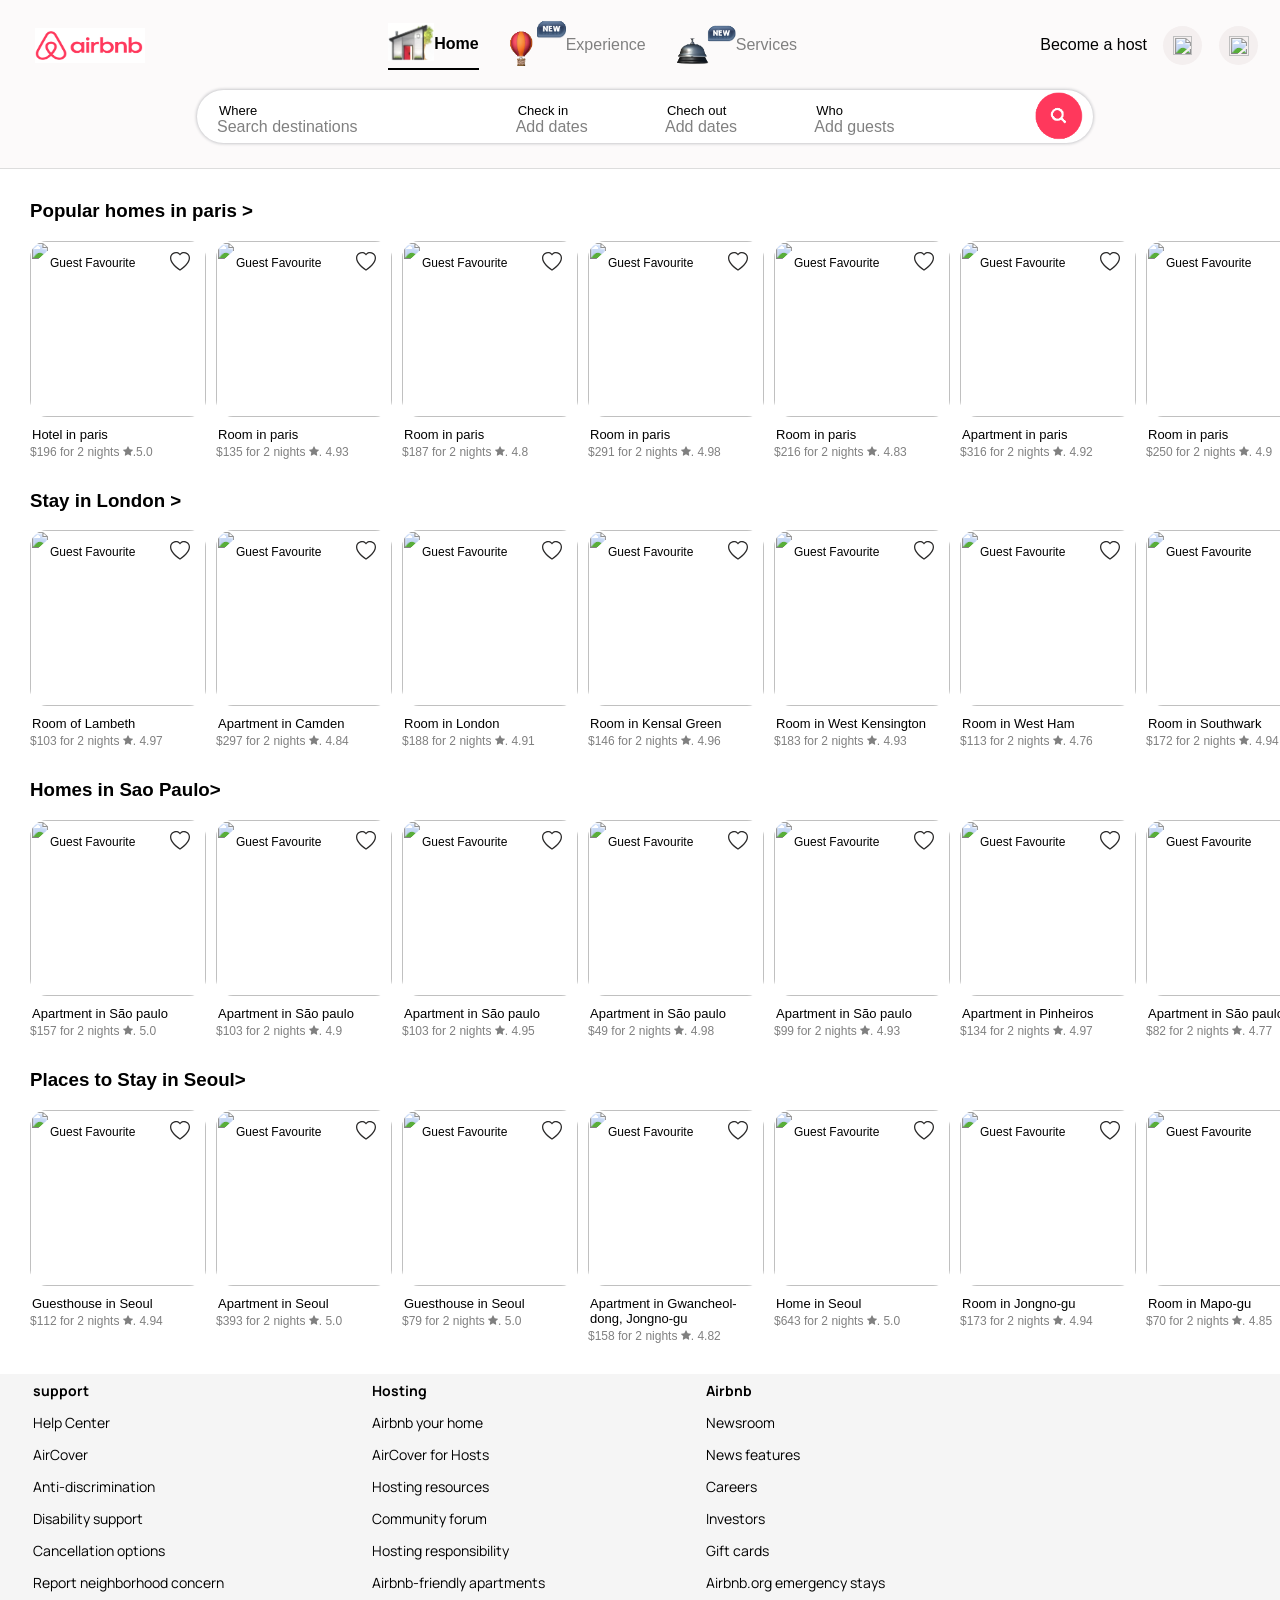
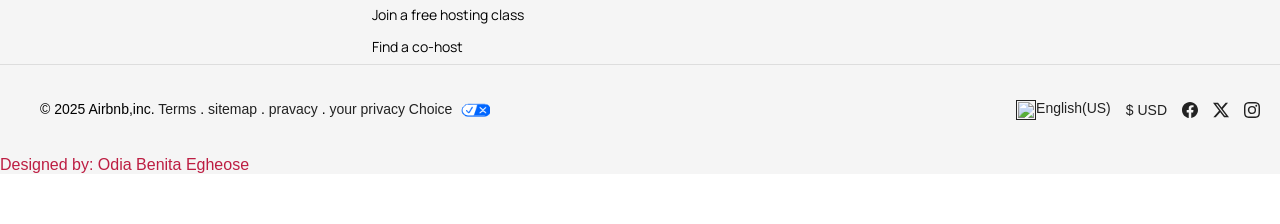
==== commit c3b4e3ac: "another mistake rectified" ====
--- a/index.html
+++ b/index.html
@@ -892,7 +892,7 @@
     </div>
  </nav>
 
-<div>Designed by: Odia Benita Egheose</div>
+<div class="Designed-by">Designed by: Odia Benita Egheose</div>
 </footer>
 
 <section class="down-nav1">
@@ -914,7 +914,7 @@
     </div>
     <div>
         <img width="25px" height="25px" src="icons8-profile-48.png"/>
-        <span>Profile</span>
+        <span><a href="loginpage.html">Profile</a></span>
     </div>
 </section>
 
@@ -925,11 +925,11 @@
     </div>
     <div>
         <img width="20px" height="20px" src="icons8-favorite-50.png"/>
-        <span>Wishlist</span>
+        <span><a href="wishlist.html">Wishlist</span></a>
     </div>
     <div>
         <img width="20px" height="20px" src="icons8-profile-48.png"/>
-        <span>Login</span>
+        <span><a href="loginpage.html">Login </a></span>
     </div>
 </section>
 
--- a/Airbnbwebsite.css
+++ b/Airbnbwebsite.css
@@ -480,6 +480,10 @@
     display: flex;
     justify-content: flex-end;
 }
+.Designed-by{
+    margin-bottom: 50px;
+    color: #bd1d42;
+}
 .phone-foot{
     display: none;
 }
@@ -572,26 +576,29 @@
     margin-left: 20px;
     
     }
-    .down-nav2{
-        display: block;
-        position: fixed;
-        bottom: 0;
-        left: 0;
-        right: 0;
-        height: 50px;                      
-        display: flex;
-        justify-content: space-around; 
-        align-items: center;
-        background-color: #fff;            
-        border-top: 1px solid #ddd;       
-        z-index: 1000;        
-    }
-.down-nav2 .nav-explore2 span {
+    .down-nav1 {
+  position: fixed;
+  bottom: 0;
+  left: 0;
+  right: 0;
+  height: 70px;                      
+  display: flex;
+  justify-content: space-around; 
+  align-items: center;
+  background-color: #fff;            
+  border-top: 1px solid #ddd;       
+  z-index: 1000;  
+  transition: transform 0.3s ease; /* smooth hide/show for the scroll effect */               
+}
+.down-nav1.hide {
+  transform: translateY(100%);  /* hides the nav bar */
+}
+.down-nav1 .nav-explore span {
   color: #e61e4d;                  
   font-weight: bold;
 }
 
-.down-nav2 div {
+.down-nav1 div {
   display: flex;
   flex-direction: column;           
   align-items: center;
@@ -600,10 +607,13 @@
   color: #555;       
   cursor: pointer;
 }
-
-.down-nav2 img {
+.down-nav1 a{
+    text-decoration: none;
+    color:#555 ;
+}
+.down-nav1 img {
   display: block;
-  margin-bottom: 3px;
+  margin-bottom: 4px;
 }
 }
 @media (max-width: 800px){
@@ -754,7 +764,10 @@
   color: #555;       
   cursor: pointer;
 }
-
+.down-nav1 a{
+    text-decoration: none;
+    color:#555 ;
+}
 .down-nav1 img {
   display: block;
   margin-bottom: 4px;
@@ -848,6 +861,10 @@
   color: #e61e4d;                  
   font-weight: bold;
 }
+.down-nav2 a{
+    text-decoration: none;
+    color: #555;   
+}
 
 .down-nav2 div {
   display: flex;
